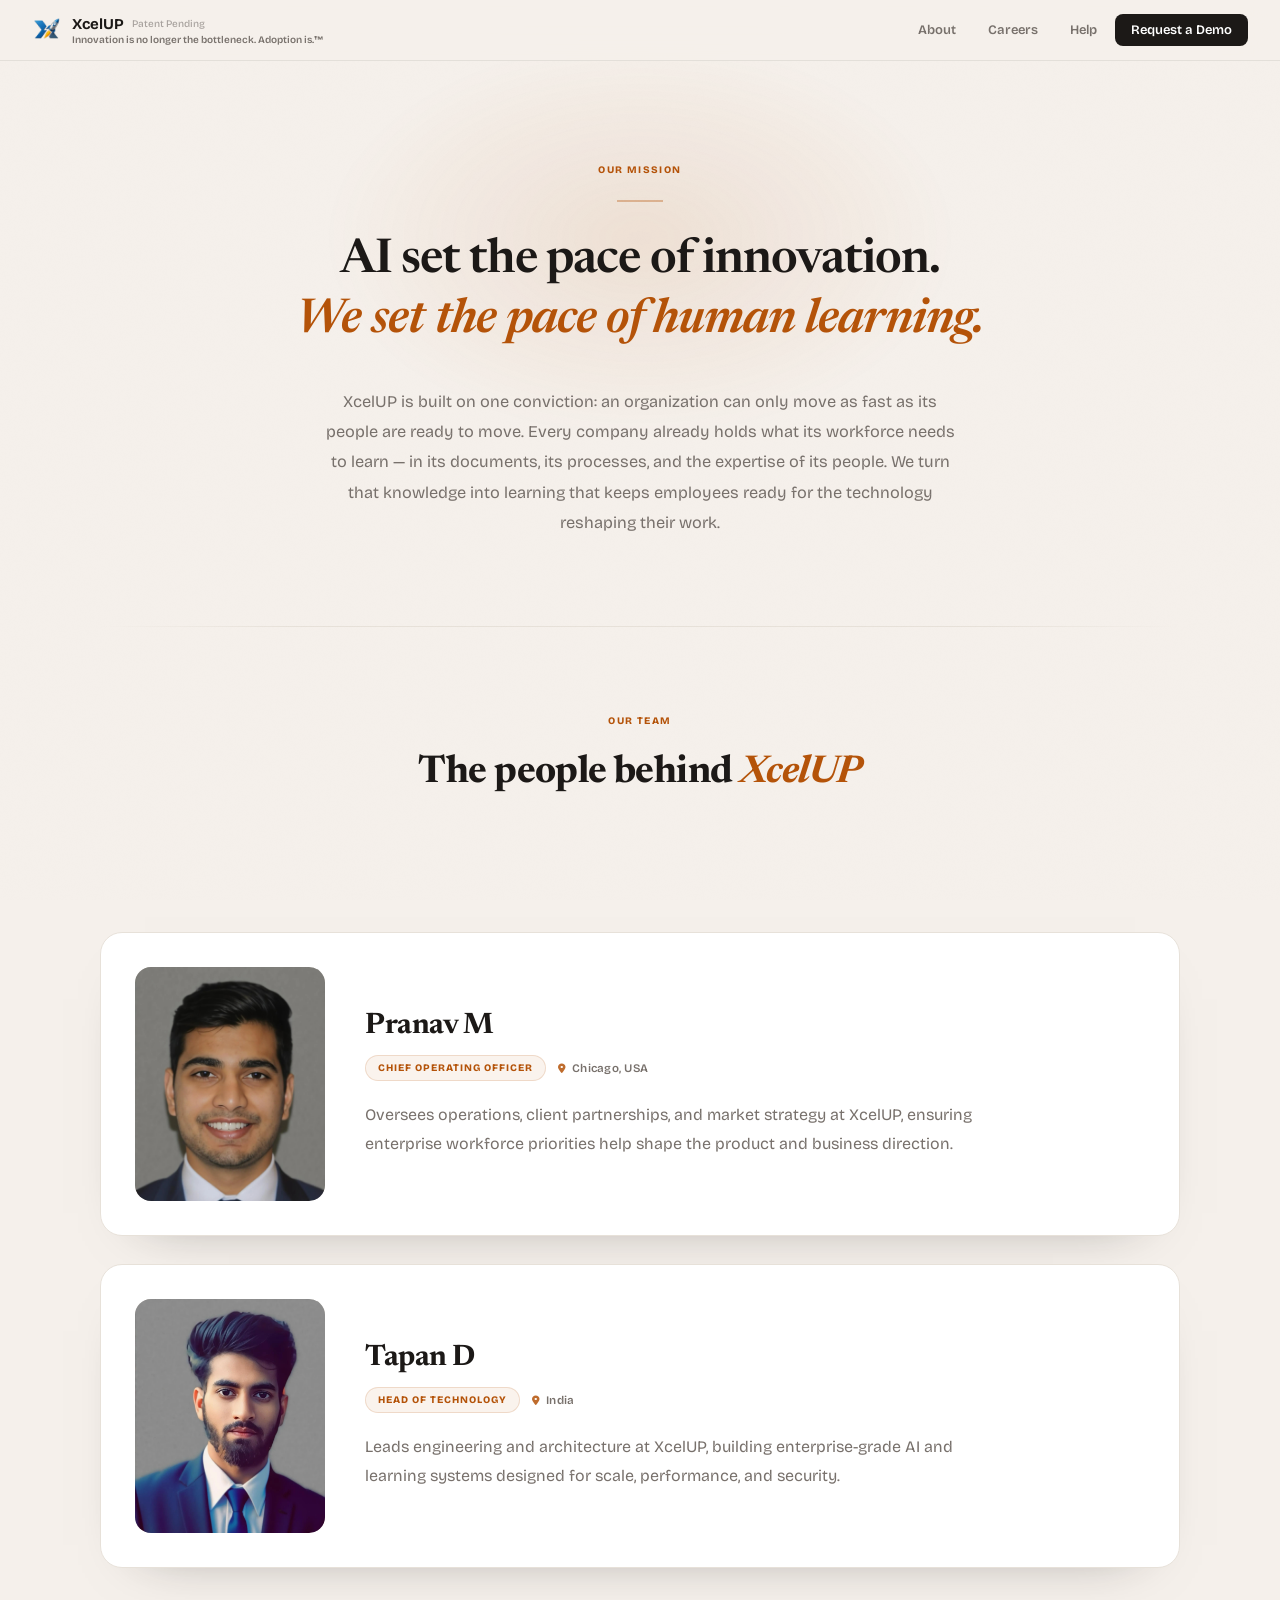
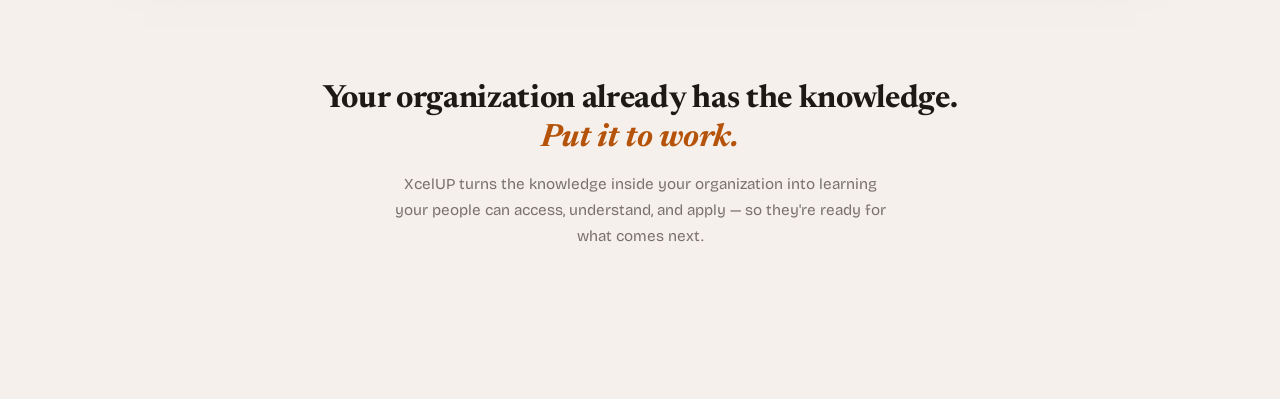
==== about-xcelup/index.html @ 2afd04dd "Initial static site" ====
<!DOCTYPE html>
<html lang="en">
<head>
  <meta charset="UTF-8">
  <meta name="viewport" content="width=device-width, initial-scale=1.0">
  <title>About XcelUP — Human Learning at the Speed of AI</title>
  <meta name="description" content="XcelUP is the learning platform built to match the speed of human learning to the speed of AI-driven innovation.">
  <link href="https://fonts.googleapis.com/css2?family=Bricolage+Grotesque:wght@400;500;600;700;800&family=Newsreader:ital,wght@0,400;0,600;0,700;1,400&display=swap" rel="stylesheet">
  <link rel="stylesheet" href="https://cdnjs.cloudflare.com/ajax/libs/font-awesome/6.5.2/css/all.min.css">
  <link rel="stylesheet" href="/css/header-standard.css">
  <link rel="stylesheet" href="/css/responsive-standard.css">
  <style>
    :root {
      --bg: #F5F0EB; --dark: #1C1917; --muted: #78716C; --border: #E7E1D9;
      --primary: #B45309; --accent2: #059669;
      --ease: cubic-bezier(.22,.61,.36,1);
    }
    body { font-family: 'Bricolage Grotesque', sans-serif; margin: 0; background: var(--bg); color: var(--dark); overflow-x: hidden; }
    body::before { content:''; position:fixed; inset:0; pointer-events:none; z-index:0; opacity:.025; background-image:url("data:image/svg+xml,%3Csvg viewBox='0 0 256 256' xmlns='http://www.w3.org/2000/svg'%3E%3Cfilter id='n'%3E%3CfeTurbulence type='fractalNoise' baseFrequency='0.9' numOctaves='4' stitchTiles='stitch'/%3E%3C/filter%3E%3Crect width='100%25' height='100%25' filter='url(%23n)' opacity='0.15'/%3E%3C/svg%3E"); background-size:200px; }
    ::selection { background: #FEF3C7; }
    ::-webkit-scrollbar { width: 5px; }
    ::-webkit-scrollbar-thumb { background: rgba(180,83,9,.15); border-radius: 3px; }

    /* Scroll progress */
    .progress { position: fixed; top: 0; left: 0; height: 2px; width: 100%; transform: scaleX(0); transform-origin: 0 50%; background: linear-gradient(90deg, var(--primary), #F59E0B); z-index: 1200; will-change: transform; }

    /* Mission — opens the page */
    .mission { max-width: 900px; margin: 0 auto; padding: 6.5rem 2rem 5.5rem; text-align: center; position: relative; z-index: 1; }
    .hero-glow { position: absolute; top: -18%; left: 50%; width: 900px; height: 560px; transform: translateX(-50%); pointer-events: none; z-index: -1;
      background: radial-gradient(closest-side, rgba(180,83,9,.10), rgba(180,83,9,0) 70%); filter: blur(10px); animation: drift 16s ease-in-out infinite; }
    @keyframes drift {
      0%,100% { transform: translateX(-50%) translateY(0) scale(1); opacity: .9; }
      50%     { transform: translateX(-46%) translateY(18px) scale(1.06); opacity: 1; }
    }
    .label { font-size: 10px; font-weight: 800; text-transform: uppercase; letter-spacing: .14em; color: var(--primary); margin-bottom: 24px; }
    .statement { font-family: 'Newsreader', serif; font-size: 3rem; font-weight: 600; line-height: 1.24; letter-spacing: -.02em; margin: 0 auto 36px; max-width: 860px; }
    .statement .rule { width: 46px; height: 2px; background: var(--primary); opacity: .35; margin: 0 auto 30px; transform: scaleX(0); transform-origin: 50%; transition: transform 1s var(--ease); }
    .statement.lit .rule { transform: scaleX(1); }
    .statement .line { display: block; color: var(--dark); }
    .statement .line.accent { color: var(--primary); font-style: italic; }
    .statement .w { display: inline-block; opacity: .15; transition: opacity .35s linear; }
    .mission-note { font-size: 1.02rem; color: var(--muted); line-height: 1.85; max-width: 640px; margin: 0 auto; }

    .divider { height: 1px; max-width: 1080px; margin: 0 auto; background: linear-gradient(90deg, transparent, var(--border) 18%, var(--border) 82%, transparent); }

    /* Leadership — full width, given room */
    .team-section { max-width: 1080px; margin: 0 auto; padding: 5.5rem 2rem 2rem; position: relative; z-index: 1; }
    .team-head { text-align: center; margin-bottom: 4rem; }
    .team-title { font-family: 'Newsreader', serif; font-size: 2.4rem; font-weight: 700; margin: 0 0 16px; line-height: 1.18; letter-spacing: -.015em; }
    .team-title em { font-style: italic; color: var(--primary); }
    .team-intro { color: var(--muted); line-height: 1.75; font-size: 1rem; margin: 0 auto; max-width: 560px; }

    .leader { display: grid; grid-template-columns: 190px 1fr; gap: 40px; align-items: center; background: white; border: 1px solid var(--border); border-radius: 22px; padding: 34px; margin-bottom: 28px;
      box-shadow: 0 22px 55px -45px rgba(28,25,23,.55); transition: transform .5s var(--ease), box-shadow .5s var(--ease), border-color .5s var(--ease); }
    .leader:hover { transform: translateY(-5px); box-shadow: 0 32px 66px -40px rgba(28,25,23,.5); border-color: rgba(180,83,9,.26); }
    .leader:last-child { margin-bottom: 0; }
    .leader-figure { position: relative; overflow: hidden; border-radius: 16px; background: var(--border); }
    .leader-photo { display: block; width: 100%; height: 234px; object-fit: cover; object-position: center top; transition: transform .8s var(--ease); }
    .leader:hover .leader-photo { transform: scale(1.05); }
    .leader-name { font-family: 'Newsreader', serif; font-size: 1.85rem; font-weight: 700; margin: 0 0 12px; line-height: 1.15; letter-spacing: -.015em; }
    .leader-meta { display: flex; align-items: center; flex-wrap: wrap; gap: 12px; margin-bottom: 20px; }
    .leader-role { display: inline-block; font-size: 10px; font-weight: 800; text-transform: uppercase; letter-spacing: .1em; color: var(--primary); background: rgba(180,83,9,.07); border: 1px solid rgba(180,83,9,.16); padding: 6px 12px; border-radius: 20px; }
    .leader-loc { display: inline-flex; align-items: center; gap: 6px; font-size: 11.5px; font-weight: 600; color: var(--muted); letter-spacing: .02em; }
    .leader-loc i { font-size: 10px; color: var(--primary); opacity: .85; }
    .leader-bio { color: var(--muted); font-size: 1rem; line-height: 1.8; margin: 0; max-width: 620px; }

    /* CTA */
    .cta-section { text-align: center; padding: 5rem 2rem; position: relative; z-index: 1; }
    .cta-section h2 { font-family: 'Newsreader', serif; font-size: 2rem; margin: 0 0 14px; line-height: 1.22; letter-spacing: -.01em; }
    .cta-section h2 em { font-style: italic; color: var(--primary); }
    .cta-section p { color: var(--muted); max-width: 500px; margin: 0 auto 26px; font-size: .95rem; line-height: 1.7; }
    .cta-btn { display: inline-flex; align-items: center; gap: 9px; background: var(--dark); color: white; padding: 13px 26px; border-radius: 11px; font-weight: 700; font-size: .88rem; text-decoration: none; font-family: inherit; border: none; cursor: pointer;
      transition: background .3s ease, transform .3s var(--ease), box-shadow .3s var(--ease); }
    .cta-btn:hover { background: var(--primary); transform: translateY(-2px); box-shadow: 0 14px 28px -16px rgba(180,83,9,.8); }
    .cta-btn i { transition: transform .3s var(--ease); }
    .cta-btn:hover i { transform: translateX(2px); }
    .cta-btn-outline { background: transparent; color: var(--dark); border: 1px solid var(--border); margin-left: 8px; }
    .cta-btn-outline:hover { border-color: var(--primary); color: var(--primary); background: transparent; box-shadow: none; }

    /* Reveal on scroll — only when motion is enabled (content stays visible if JS is off) */
    .motion [data-reveal] { opacity: 0; transform: translateY(28px); }
    .motion [data-reveal].in { opacity: 1; transform: none; transition: opacity .9s var(--ease), transform .9s var(--ease); transition-delay: var(--d, 0ms); }
    .motion [data-reveal="scale"] { transform: translateY(22px) scale(.98); }

    @media (prefers-reduced-motion: reduce) {
      .hero-glow { animation: none; }
      .statement .w { opacity: 1 !important; }
      .leader:hover .leader-photo { transform: none; }
    }

    @media (max-width: 900px) {
      .leader { grid-template-columns: 168px 1fr; gap: 30px; padding: 28px; }
      .leader-photo { height: 208px; }
      .leader-name { font-size: 1.6rem; }
    }

    @media (max-width: 768px) {
      .hero-glow { width: 520px; }
      .mission { padding: 3.5rem 1.5rem 3.5rem; }
      .statement { font-size: 1.85rem; }
      .team-section { padding: 3.5rem 1.5rem 1rem; }
      .team-head { margin-bottom: 2.5rem; }
      .team-title { font-size: 1.75rem; }
      .leader { grid-template-columns: 1fr; gap: 22px; padding: 26px; margin-bottom: 20px; }
      .leader-figure { max-width: 190px; }
      .leader-photo { height: 234px; }
      .cta-section { padding: 3.5rem 1.5rem; }
      .cta-section h2 { font-size: 1.6rem; }
      .cta-btn-outline { margin-left: 0; margin-top: 10px; }
    }
  </style>
</head>
<body>
<div class="progress" id="progress"></div>
<!-- ═══ STATIC HEADER (paste after <body>) ═══ -->
<style>
  .site-nav{position:fixed;top:0;left:0;right:0;z-index:1000;background:rgba(245,240,235,.92);backdrop-filter:blur(16px) saturate(1.6);-webkit-backdrop-filter:blur(16px) saturate(1.6);border-bottom:1px solid rgba(28,25,23,.08);font-family:'Bricolage Grotesque',-apple-system,sans-serif}
  .site-nav-in{max-width:1320px;margin:0 auto;padding:0 32px;height:60px;display:flex;align-items:center;justify-content:space-between}
  .site-nav-brand{display:flex;align-items:center;gap:10px;color:#1C1917;text-decoration:none}
  .site-nav-brand img{height:30px;width:30px;border-radius:8px}
  .site-nav-logo{display:flex;flex-direction:column;gap:1px}
  .site-nav-logo .name{font-weight:700;font-size:15px;color:#1C1917;display:flex;align-items:center;gap:8px}
  .site-nav-logo .patent{font-size:10px;color:#A8A29E;font-weight:500}
  .site-nav-logo .tag{font-size:10px;font-weight:600;color:#78716C;line-height:1.2;white-space:nowrap}
  .site-nav-links{display:flex;align-items:center;gap:4px;font-size:13px;font-weight:600}
  .site-nav-links a{color:#78716C;padding:7px 14px;border-radius:8px;text-decoration:none;transition:all .2s}
  .site-nav-links a:hover{color:#1C1917;background:rgba(28,25,23,.04)}
  .site-nav-cta{padding:8px 16px !important;border-radius:8px;background:#1C1917;color:#fff !important;transition:all .2s}
  .site-nav-cta:hover{background:#292524 !important;transform:translateY(-1px);box-shadow:0 4px 12px rgba(0,0,0,.1)}
  .site-nav-burger{display:none;background:none;border:none;font-size:22px;color:#1C1917;cursor:pointer;padding:6px}
  @media(max-width:768px){
    .site-nav-logo .tag{display:none}
    .site-nav-links{display:none;position:absolute;top:60px;left:0;right:0;background:#F5F0EB;flex-direction:column;padding:20px;gap:8px;box-shadow:0 10px 30px rgba(0,0,0,.1);border-top:1px solid rgba(28,25,23,.08)}
    .site-nav-links.open{display:flex}
    .site-nav-links a{width:100%;padding:12px 14px;text-align:left}
    .site-nav-burger{display:block}
  }
</style>

<nav class="site-nav">
  <div class="site-nav-in">
    <a href="/" class="site-nav-brand">
      <img src="/images/XcelUP.png" alt="XcelUP logo">
      <div class="site-nav-logo">
        <span class="name">XcelUP <span class="patent">Patent Pending</span></span>
        <span class="tag">Innovation is no longer the bottleneck. Adoption is.&trade;</span>
      </div>
    </a>
    <div class="site-nav-links" id="siteNavLinks">
      <a href="/about-xcelup">About</a>
      <a href="/careers">Careers</a>
      <a href="/help">Help</a>
      <a href="/contact" class="site-nav-cta">Request a Demo</a>
    </div>
    <button class="site-nav-burger" onclick="document.getElementById('siteNavLinks').classList.toggle('open')" aria-label="Menu">
      <i class="fas fa-bars"></i>
    </button>
  </div>
</nav>
<!-- Spacer so content doesn't hide under fixed nav -->
<div style="height:60px"></div>

<!-- Mission -->
<div class="mission">
  <div class="hero-glow"></div>
  <div class="label" data-reveal>Our Mission</div>

  <div class="statement" id="statement">
    <div class="rule"></div>
    <span class="line">AI set the pace of innovation.</span>
    <span class="line accent">We set the pace of human learning.</span>
  </div>

  <p class="mission-note" data-reveal>XcelUP is built on one conviction: an organization can only move as fast as its people are ready to move. Every company already holds what its workforce needs to learn — in its documents, its processes, and the expertise of its people. We turn that knowledge into learning that keeps employees ready for the technology reshaping their work.</p>
</div>

<div class="divider"></div>

<!-- Leadership -->
<div class="team-section">
  <div class="team-head">
    <div class="label" data-reveal>Our Team</div>
    <h2 class="team-title" data-reveal style="--d:80ms">The people behind <em>XcelUP</em></h2>
    <p class="team-intro" data-reveal style="--d:160ms">A passionate team spanning the globe, united by one goal: helping organizations keep their people ready for what comes next.</p>
  </div>

  <div class="leader" data-reveal="scale">
    <div class="leader-figure">
      <img class="leader-photo" src="/images/Pranav.jpeg"
           alt="Pranav M, Chief Operating Officer at XcelUP"
           width="232" height="286" loading="lazy" decoding="async">
    </div>
    <div>
      <h3 class="leader-name">Pranav M</h3>
      <div class="leader-meta">
        <span class="leader-role">Chief Operating Officer</span>
        <span class="leader-loc"><i class="fas fa-location-dot"></i> Chicago, USA</span>
      </div>
      <p class="leader-bio">Oversees operations, client partnerships, and market strategy at XcelUP, ensuring enterprise workforce priorities help shape the product and business direction.</p>
    </div>
  </div>

  <div class="leader" data-reveal="scale">
    <div class="leader-figure">
      <img class="leader-photo" src="/images/Tapan.jpeg"
           alt="Tapan D, Head of Technology at XcelUP"
           width="232" height="286" loading="lazy" decoding="async">
    </div>
    <div>
      <h3 class="leader-name">Tapan D</h3>
      <div class="leader-meta">
        <span class="leader-role">Head of Technology</span>
        <span class="leader-loc"><i class="fas fa-location-dot"></i> India</span>
      </div>
      <p class="leader-bio">Leads engineering and architecture at XcelUP, building enterprise-grade AI and learning systems designed for scale, performance, and security.</p>
    </div>
  </div>

</div>

<!-- CTA -->
<div class="cta-section">
  <h2 data-reveal>Your organization already has the knowledge.<br><em>Put it to work.</em></h2>
  <p data-reveal style="--d:100ms">XcelUP turns the knowledge inside your organization into learning your people can access, understand, and apply — so they're ready for what comes next.</p>
  <div data-reveal style="--d:200ms">
    <a href="/contact" class="cta-btn">See XcelUP in Action <i class="fas fa-arrow-right"></i></a>
  </div>
</div>

<!-- Footer partial include removed — add your footer HTML here -->

<script>
(function () {
  var reduced = window.matchMedia && window.matchMedia('(prefers-reduced-motion: reduce)').matches;
  if (!reduced) document.documentElement.classList.add('motion');

  /* 1. Reveal on scroll */
  var revealables = document.querySelectorAll('[data-reveal]');
  if (!reduced && 'IntersectionObserver' in window) {
    var io = new IntersectionObserver(function (entries) {
      entries.forEach(function (e) {
        if (e.isIntersecting) { e.target.classList.add('in'); io.unobserve(e.target); }
      });
    }, { rootMargin: '0px 0px -12% 0px', threshold: 0.12 });
    revealables.forEach(function (el) { io.observe(el); });
  } else {
    revealables.forEach(function (el) { el.classList.add('in'); });
  }

  /* 2. Split the mission statement into words so they light up with scroll */
  var stmt = document.getElementById('statement');
  var words = [];
  if (stmt) {
    stmt.querySelectorAll('.line').forEach(function (line) {
      var frag = document.createDocumentFragment();
      line.textContent.trim().split(/\s+/).forEach(function (w, i, arr) {
        var s = document.createElement('span');
        s.className = 'w';
        s.textContent = w;
        frag.appendChild(s);
        if (i < arr.length - 1) frag.appendChild(document.createTextNode(' '));
        words.push(s);
      });
      line.textContent = '';
      line.appendChild(frag);
    });
    if (reduced) { stmt.classList.add('lit'); words.forEach(function (w) { w.style.opacity = 1; }); }
  }

  /* The statement now opens the page, so if it is already on screen at load
     it lights on a timer — there is no scroll distance to drive it. */
  var autoLit = false;
  if (stmt && words.length && !reduced && stmt.getBoundingClientRect().top < window.innerHeight * 0.8) {
    autoLit = true;
    stmt.classList.add('lit');
    words.forEach(function (w, i) {
      setTimeout(function () { w.style.opacity = 1; }, 300 + i * 80);
    });
  }

  /* 3. Scroll-driven work: progress bar + statement lighting */
  var bar = document.getElementById('progress');
  var ticking = false;

  function frame() {
    ticking = false;
    var vh = window.innerHeight;

    if (bar) {
      var h = document.documentElement.scrollHeight - vh;
      bar.style.transform = 'scaleX(' + (h > 0 ? Math.min(window.scrollY / h, 1) : 0) + ')';
    }

    if (stmt && words.length && !reduced && !autoLit) {
      var r = stmt.getBoundingClientRect();
      var p = (vh * 0.9 - r.top) / (vh * 0.5);
      p = p < 0 ? 0 : p > 1 ? 1 : p;
      if (p > 0.02) stmt.classList.add('lit');
      var span = words.length + 2;
      words.forEach(function (w, i) {
        var t = p * span - i;
        t = t < 0 ? 0 : t > 1 ? 1 : t;
        w.style.opacity = (0.15 + 0.85 * t).toFixed(3);
      });
    }
  }

  function onScroll() { if (!ticking) { ticking = true; requestAnimationFrame(frame); } }
  window.addEventListener('scroll', onScroll, { passive: true });
  window.addEventListener('resize', onScroll, { passive: true });
  frame();
})();
</script>
</body>
</html>
---- css/header-standard.css ----
/* ══════════════════════════════════════════════════════════
   XcelUP — Standardized Post-Login Header
   Include this in ALL post-login views for consistent header
   Reference: new-dashboard.ejs
   ══════════════════════════════════════════════════════════ */

/* Header bar */
.dashboard-header {
  background: var(--bg, #F5F0EB) !important;
  border-bottom: 1px solid var(--border, rgba(28,25,23,.06)) !important;
  padding: 0 !important;
  position: sticky !important;
  top: 0 !important;
  z-index: 1000 !important;
  height: auto !important;
  backdrop-filter: none !important;
  -webkit-backdrop-filter: none !important;
  box-shadow: none !important;
  transition: all .35s cubic-bezier(.22,1,.36,1) !important;
}

[data-theme="dark"] .dashboard-header,
body.dark .dashboard-header {
  background: var(--bg, rgba(26,26,26,.92)) !important;
  border-bottom-color: var(--border, rgba(245,240,235,.06)) !important;
}

.dashboard-header.scrolled {
  background: rgba(245,240,235,.82) !important;
  backdrop-filter: blur(16px) saturate(1.6) !important;
  -webkit-backdrop-filter: blur(16px) saturate(1.6) !important;
  border-bottom-color: rgba(28,25,23,.1) !important;
}

[data-theme="dark"] .dashboard-header.scrolled,
body.dark .dashboard-header.scrolled {
  background: rgba(26,26,26,.88) !important;
}

/* Header container */
.header-container,
.header-top-row {
  max-width: 1320px !important;
  margin: 0 auto !important;
  padding: 0 48px !important;
  height: 56px !important;
  display: flex !important;
  align-items: center !important;
  justify-content: space-between !important;
}

/* Logo section */
.header-left {
  display: flex !important;
  align-items: center !important;
}

.header-left .logo,
.logo {
  display: flex !important;
  align-items: center !important;
  gap: 8px !important;
  text-decoration: none !important;
  color: inherit !important;
}

.logo-icon {
  width: auto !important;
  height: auto !important;
  border-radius: 8px !important;
  display: flex !important;
  align-items: center !important;
  justify-content: center !important;
  background: none !important;
  box-shadow: none !important;
}

.logo-icon img,
.logo-icon > img {
  height: 32px !important;
  width: auto !important;
  max-width: 120px !important;
  border-radius: 6px !important;
  display: block !important;
  object-fit: contain !important;
}

/* Org-specific logo overrides — Ekal (orgId 5) uses wider logo */
.logo-icon img[alt="Ekal Logo"] {
  width: 3.8rem !important;
  height: auto !important;
  border-radius: 0 !important;
}

/* Org-specific logo — Universal Motors (orgId 7) */
.logo-iconx {
  width: auto !important;
  height: auto !important;
  display: flex !important;
  align-items: center !important;
  justify-content: center !important;
  background: none !important;
  box-shadow: none !important;
}
.logo-iconx img {
  width: 40px !important;
  height: 40px !important;
  display: block !important;
}

.logo-text {
  font-family: 'Bricolage Grotesque', -apple-system, sans-serif !important;
  font-size: 15px !important;
  font-weight: 700 !important;
  letter-spacing: -0.3px !important;
  color: var(--dark, #1C1917) !important;
  /* -webkit-text-fill-color: var(--dark, #1C1917) !important; */
  background: none !important;
  -webkit-background-clip: unset !important;
  background-clip: unset !important;
  padding: 0 !important;
  line-height: 1 !important;
}

[data-theme="dark"] .logo-text,
body.dark .logo-text {
  color: #F5F0EB !important;
  -webkit-text-fill-color: #F5F0EB !important;
}

.beta-badge {
  font-size: 9px !important;
  font-weight: 700 !important;
  letter-spacing: 1.2px !important;
  color: #B45309 !important;
  background: #FEF3C7 !important;
  padding: 2px 7px !important;
  border-radius: 4px !important;
  text-transform: uppercase !important;
  line-height: 1.2 !important;
  box-shadow: none !important;
  background-image: none !important;
}

.patent-badge {
  font-size: 10px !important;
  font-weight: 500 !important;
  color: #A8A29E !important;
  margin-left: 2px !important;
  font-style: normal !important;
}

.powered-by {
  font-size: 11px !important;
  color: #A8A29E !important;
  margin: 0 2px !important;
}

/* Right section */
.header-right {
  display: flex !important;
  align-items: center !important;
  gap: 10px !important;
  margin-left: auto !important;
}

.header-actions {
  display: flex !important;
  align-items: center !important;
  gap: 10px !important;
}

/* Standard button in header */
.header-actions > a,
.header-actions > div > a {
  display: flex !important;
  align-items: center !important;
  gap: 6px !important;
  padding: 7px 14px !important;
  border-radius: 8px !important;
  border: 1px solid var(--border, rgba(28,25,23,.08)) !important;
  background: transparent !important;
  font-family: 'Bricolage Grotesque', sans-serif !important;
  font-size: 12px !important;
  font-weight: 600 !important;
  cursor: pointer !important;
  color: var(--sub, #78716C) !important;
  text-decoration: none !important;
  transition: all .2s cubic-bezier(.22,1,.36,1) !important;
  white-space: nowrap !important;
  line-height: 1.2 !important;
}

.header-actions > a:hover,
.header-actions > div > a:hover {
  border-color: rgba(28,25,23,.2) !important;
  color: var(--dark, #1C1917) !important;
  background: rgba(28,25,23,.03) !important;
}

[data-theme="dark"] .header-actions > a,
[data-theme="dark"] .header-actions > div > a {
  border-color: var(--border, rgba(255,255,255,.08)) !important;
  color: var(--sub, #A8A29E) !important;
}

[data-theme="dark"] .header-actions > a:hover,
[data-theme="dark"] .header-actions > div > a:hover {
  border-color: rgba(255,255,255,.2) !important;
  color: var(--dark, #F5F5F4) !important;
  background: rgba(255,255,255,.06) !important;
}

.header-actions > a i,
.header-actions > div > a i {
  font-size: 12px !important;
}

/* Back to Dashboard link */
.back-link {
  display: flex !important;
  align-items: center !important;
  gap: 5px !important;
  color: #B45309 !important;
  text-decoration: none !important;
  font-family: 'Bricolage Grotesque', sans-serif !important;
  font-weight: 600 !important;
  padding: 6px 12px !important;
  border-radius: 8px !important;
  background: rgba(180,83,9,.05) !important;
  border: 1px solid rgba(180,83,9,.12) !important;
  transition: all .2s cubic-bezier(.22,1,.36,1) !important;
  font-size: 12px !important;
  white-space: nowrap !important;
}

.back-link:hover {
  background: rgba(180,83,9,.1) !important;
  border-color: rgba(180,83,9,.2) !important;
  color: #92400E !important;
  transform: translateY(-1px) !important;
}

[data-theme="dark"] .back-link,
body.dark .back-link {
  color: #D97706 !important;
  background: rgba(180,83,9,.08) !important;
  border-color: rgba(180,83,9,.15) !important;
}

/* Subscription / secondary button */
.btn-secondary,
.header-actions .btn-secondary {
  background: transparent !important;
  color: #78716C !important;
  border: 1px solid rgba(28,25,23,.08) !important;
}

/* Logout button */
.btn-danger,
.header-actions .btn-danger {
  background: rgba(220,38,38,.05) !important;
  color: #DC2626 !important;
  border: none !important;
  border-radius: 8px !important;
}

.btn-danger:hover,
.header-actions .btn-danger:hover {
  background: rgba(220,38,38,.1) !important;
}

/* Profile icon */
.header-actions > a.profile-icon,
a.profile-icon {
  width: 32px !important;
  height: 32px !important;
  min-width: 32px !important;
  border-radius: 50% !important;
  background: linear-gradient(135deg, #B45309, #D97706) !important;
  display: flex !important;
  align-items: center !important;
  justify-content: center !important;
  color: white !important;
  font-size: 13px !important;
  font-weight: 700 !important;
  box-shadow: 0 2px 6px rgba(180,83,9,.2);
  padding: 0 !important;
  border: 2px solid rgba(255,255,255,.25);
  line-height: 1 !important;
  text-decoration: none !important;
}

.header-actions > a.profile-icon:hover,
a.profile-icon:hover {
  color: white !important;
  transform: scale(1.05) !important;
  box-shadow: 0 4px 10px rgba(180,83,9,.25) !important;
}

/* Theme toggle */
.theme-toggle {
  width: 32px !important;
  height: 32px !important;
  border-radius: 8px !important;
  border: 1px solid var(--border, rgba(28,25,23,.08)) !important;
  display: flex !important;
  align-items: center !important;
  justify-content: center !important;
  cursor: pointer !important;
  color: var(--sub, #78716C) !important;
  background: transparent !important;
  transition: all .2s !important;
  padding: 0 !important;
}

.theme-toggle:hover {
  color: var(--dark, #1C1917) !important;
  border-color: rgba(28,25,23,.2) !important;
}

.theme-toggle .moon-icon { display: none; }

[data-theme="dark"] .theme-toggle {
  border-color: var(--border, rgba(255,255,255,.08)) !important;
  color: var(--sub, #A8A29E) !important;
}

[data-theme="dark"] .theme-toggle:hover {
  color: var(--dark, #F5F5F4) !important;
  border-color: rgba(255,255,255,.2) !important;
}

[data-theme="dark"] .theme-toggle .sun-icon { display: none !important; }
[data-theme="dark"] .theme-toggle .moon-icon { display: flex !important; }

/* Coupon toggle */
.coupon-toggle {
  width: 30px !important;
  height: 30px !important;
  border-radius: 8px !important;
  border: 1px solid var(--border, rgba(28,25,23,.08)) !important;
  display: flex !important;
  align-items: center !important;
  justify-content: center !important;
  cursor: pointer !important;
  color: var(--sub, #78716C) !important;
  transition: all .2s !important;
}

.coupon-toggle:hover {
  color: var(--dark, #1C1917) !important;
  border-color: rgba(28,25,23,.18) !important;
}

/* Language selector in header */
.language-selector .dropdown { position: relative !important; }
.language-selector .toggle { display: none !important; }
.language-selector .toggle:checked ~ .menu { display: block !important; }

.language-selector .button,
.language-selector .dropdown .button {
  display: flex !important;
  align-items: center !important;
  gap: 6px !important;
  padding: 6px 10px !important;
  border-radius: 8px !important;
  border: 1px solid var(--border, rgba(28,25,23,.08)) !important;
  background: transparent !important;
  cursor: pointer !important;
  color: var(--sub, #78716C) !important;
  font-size: 12px !important;
  box-shadow: none !important;
  animation: none !important;
  background-image: none !important;
  transition: all .2s !important;
}

.language-selector .button:hover,
.language-selector .dropdown .button:hover {
  border-color: rgba(28,25,23,.15) !important;
  transform: none !important;
  background: rgba(28,25,23,.03) !important;
}

.language-selector .button::after,
.language-selector .dropdown .button::after {
  display: none !important;
}

.button-logo-rotate {
  width: 15px !important;
  height: 15px !important;
  margin-right: 4px !important;
  margin-left: 0 !important;
  opacity: .5 !important;
  animation: none !important;
}

.selected-flag {
  width: 16px !important;
  height: 12px !important;
  border-radius: 2px !important;
  object-fit: cover !important;
}

.language-selector .menu,
.language-selector .dropdown .menu {
  position: absolute !important;
  top: calc(100% + 8px) !important;
  right: 0 !important;
  left: auto !important;
  background: var(--card, #FFFFFF) !important;
  border: 1px solid var(--border, rgba(28,25,23,.08)) !important;
  border-radius: 12px !important;
  padding: 8px !important;
  min-width: 200px !important;
  box-shadow: 0 8px 24px rgba(0,0,0,.08) !important;
  max-height: 320px !important;
  overflow-y: auto !important;
  display: none !important;
  z-index: 100 !important;
  scrollbar-width: thin !important;
  scrollbar-color: rgba(180,83,9,.15) transparent !important;
  backdrop-filter: none !important;
  transform-origin: top right !important;
}

.language-selector .toggle:checked ~ .menu {
  display: block !important;
}

[data-theme="dark"] .language-selector .button {
  border-color: var(--border, rgba(255,255,255,.08)) !important;
}

[data-theme="dark"] .language-selector .menu {
  background: var(--card, #262626) !important;
  border-color: var(--border, rgba(255,255,255,.08)) !important;
  box-shadow: 0 8px 24px rgba(0,0,0,.3) !important;
}

.language-selector .menu::-webkit-scrollbar { width: 4px !important; }
.language-selector .menu::-webkit-scrollbar-thumb { background: rgba(180,83,9,.15) !important; border-radius: 2px !important; }

.language-selector .menu::before { display: none !important; }

.language-selector .menu button,
.language-selector .dropdown .menu button {
  width: 100% !important;
  background: none !important;
  border: none !important;
  padding: 8px 10px !important;
  text-align: left !important;
  font-family: 'Bricolage Grotesque', sans-serif !important;
  font-size: 13px !important;
  font-weight: 500 !important;
  cursor: pointer !important;
  display: flex !important;
  align-items: center !important;
  gap: 8px !important;
  border-radius: 8px !important;
  color: var(--dark, #1C1917) !important;
  transition: all .15s ease !important;
  opacity: 1 !important;
  transform: none !important;
  animation: none !important;
}

.language-selector .menu button:hover,
.language-selector .dropdown .menu button:hover {
  background: rgba(180,83,9,.04) !important;
  color: var(--dark, #1C1917) !important;
  transform: none !important;
}

[data-theme="dark"] .language-selector .menu button {
  color: var(--dark, #F5F5F4) !important;
}

[data-theme="dark"] .language-selector .menu button:hover {
  background: rgba(255,255,255,.06) !important;
}

.language-selector .menu button.selected,
.language-selector .dropdown .menu button.selected {
  background: rgba(180,83,9,.06) !important;
  color: #B45309 !important;
  font-weight: 600 !important;
  border-left: 2px solid #B45309 !important;
}

.flag-icon {
  width: 16px !important;
  height: 12px !important;
  border-radius: 2px !important;
  object-fit: cover !important;
}

/* Responsive */
@media (max-width: 768px) {
  .header-container,
  .header-top-row {
    padding: 0 24px !important;
    height: 52px !important;
  }

  .header-actions {
    gap: 8px !important;
  }

  .header-actions > a span,
  .header-actions > div > a span {
    display: none !important;
  }

  .header-actions > a,
  .header-actions > div > a {
    padding: 6px 8px !important;
  }

  .logo-text { font-size: 14px !important; }
}


.profile-icon.profile-incomplete{

    border: 3.5px solid #ef4444 !important;

    animation: profileBlink 1s infinite;

    box-shadow: 0 0 0 rgba(239,68,68,.6);
}

/* Blinking animation */

@keyframes profileBlink {

    0%{
        box-shadow: 0 0 0 0 rgba(239,68,68,.8);
        transform: scale(1);
    }

    50%{
        box-shadow: 0 0 12px 4px rgba(239,68,68,.5);
        transform: scale(1.06);
    }

    100%{
        box-shadow: 0 0 0 0 rgba(239,68,68,0);
        transform: scale(1);
    }
}

/* ══════════════════════════════════════════════════════════
   Custom org header color — text/hover auto-contrast
   ══════════════════════════════════════════════════════════ */

/* ---------- DARK background → light text ---------- */
html body .dashboard-header.hdr-custom-dark .logo-text{color:#F5F0EB !important;-webkit-text-fill-color:#F5F0EB !important;}
html body .dashboard-header.hdr-custom-dark .powered-by,
html body .dashboard-header.hdr-custom-dark .patent-badge{color:rgba(245,240,235,.7) !important;}
html body .dashboard-header.hdr-custom-dark .header-actions > a,
html body .dashboard-header.hdr-custom-dark .header-actions > div > a{color:#F5F0EB !important;border-color:rgba(255,255,255,.3) !important;}
html body .dashboard-header.hdr-custom-dark .header-actions > a:hover,
html body .dashboard-header.hdr-custom-dark .header-actions > div > a:hover{color:#fff !important;border-color:rgba(255,255,255,.55) !important;background:rgba(255,255,255,.14) !important;}
html body .dashboard-header.hdr-custom-dark .header-actions > a.back-link{color:#FCD34D !important;background:rgba(255,255,255,.10) !important;border-color:rgba(255,255,255,.25) !important;}
html body .dashboard-header.hdr-custom-dark .header-actions > a.btn-danger{color:#FECACA !important;background:rgba(255,255,255,.12) !important;}
html body .dashboard-header.hdr-custom-dark .theme-toggle,
html body .dashboard-header.hdr-custom-dark .coupon-toggle,
html body .dashboard-header.hdr-custom-dark .language-selector .button{color:#F5F0EB !important;border-color:rgba(255,255,255,.3) !important;}
html body .dashboard-header.hdr-custom-dark .theme-toggle:hover,
html body .dashboard-header.hdr-custom-dark .coupon-toggle:hover,
html body .dashboard-header.hdr-custom-dark .language-selector .button:hover{color:#fff !important;border-color:rgba(255,255,255,.55) !important;background:rgba(255,255,255,.14) !important;}

/* ---------- LIGHT background → dark text ---------- */
html body .dashboard-header.hdr-custom-light .logo-text{color:#1C1917 !important;-webkit-text-fill-color:#1C1917 !important;}
html body .dashboard-header.hdr-custom-light .powered-by,
html body .dashboard-header.hdr-custom-light .patent-badge{color:#A8A29E !important;}
html body .dashboard-header.hdr-custom-light .header-actions > a,
html body .dashboard-header.hdr-custom-light .header-actions > div > a{color:#78716C !important;border-color:rgba(28,25,23,.12) !important;}
html body .dashboard-header.hdr-custom-light .header-actions > a:hover,
html body .dashboard-header.hdr-custom-light .header-actions > div > a:hover{color:#1C1917 !important;border-color:rgba(28,25,23,.25) !important;background:rgba(28,25,23,.05) !important;}
html body .dashboard-header.hdr-custom-light .header-actions > a.back-link{color:#B45309 !important;background:rgba(180,83,9,.06) !important;border-color:rgba(180,83,9,.15) !important;}
html body .dashboard-header.hdr-custom-light .header-actions > a.btn-danger{color:#DC2626 !important;background:rgba(220,38,38,.06) !important;}
html body .dashboard-header.hdr-custom-light .theme-toggle,
html body .dashboard-header.hdr-custom-light .coupon-toggle,
html body .dashboard-header.hdr-custom-light .language-selector .button{color:#78716C !important;border-color:rgba(28,25,23,.12) !important;}
html body .dashboard-header.hdr-custom-light .theme-toggle:hover,
html body .dashboard-header.hdr-custom-light .coupon-toggle:hover,
html body .dashboard-header.hdr-custom-light .language-selector .button:hover{color:#1C1917 !important;border-color:rgba(28,25,23,.25) !important;background:rgba(28,25,23,.05) !important;}

/* ---------- Language dropdown: apna card hai, uska text header se mat lo ---------- */
html body .dashboard-header .language-selector .menu button{color:#1C1917 !important;}
body.dark .dashboard-header .language-selector .menu button,
[data-theme="dark"] .dashboard-header .language-selector .menu button{color:#F5F5F4 !important;}

/* ---------- Notification bell: DARK background ---------- */
html body .dashboard-header.hdr-custom-dark .notif-bell-btn {
  color: #F5F0EB !important;
  border-color: rgba(255, 255, 255, 0.3) !important;
  background: transparent !important;
}

html body .dashboard-header.hdr-custom-dark .notif-bell-btn i {
  color: inherit !important;
}

html body .dashboard-header.hdr-custom-dark .notif-bell-btn:hover {
  color: #FFFFFF !important;
  border-color: rgba(255, 255, 255, 0.55) !important;
  background: rgba(255, 255, 255, 0.14) !important;
}


/* ---------- Notification bell: LIGHT background ---------- */
html body .dashboard-header.hdr-custom-light .notif-bell-btn {
  color: #78716C !important;
  border-color: rgba(28, 25, 23, 0.12) !important;
  background: transparent !important;
}

html body .dashboard-header.hdr-custom-light .notif-bell-btn i {
  color: inherit !important;
}

html body .dashboard-header.hdr-custom-light .notif-bell-btn:hover {
  color: #1C1917 !important;
  border-color: rgba(28, 25, 23, 0.25) !important;
  background: rgba(28, 25, 23, 0.05) !important;
}

html body .dashboard-header.hdr-custom-light .notif-bell-btn:hover i {
  color: inherit !important;
}
---- css/responsive-standard.css ----
/* ══════════════════════════════════════════════════════════
   XcelUP — Standardized Responsive Overrides
   Ensures all views render properly on mobile/tablet/desktop
   ══════════════════════════════════════════════════════════ */

/* ── Mobile (up to 480px) ──────────────────────────────── */
@media (max-width: 480px) {
  /* Typography */
  h1 { font-size: 1.5rem !important; }
  h2 { font-size: 1.25rem !important; }
  h3 { font-size: 1.1rem !important; }

  /* Containers */
  .container,
  .ctr,
  .dashboard-container,
  .main-container,
  .xcelup-main {
    padding-left: 12px !important;
    padding-right: 12px !important;
  }

  /* Tables — horizontal scroll */
  table { font-size: 12px !important; }
  th, td { padding: 6px 8px !important; }

  /* Forms */
  input, textarea, select {
    font-size: 16px !important; /* Prevents iOS zoom on focus */
  }

  /* Buttons — full width */
  .btn, .btn-primary, .btn-secondary, .btn-xcel, .btn-xcel-outline {
    width: 100% !important;
    justify-content: center !important;
  }

  /* Modals */
  .modal-dialog, .modal-content {
    margin: 8px !important;
    max-width: calc(100vw - 16px) !important;
  }

  /* Hide non-essential on very small screens */
  .patent-badge { display: none !important; }
}

/* ── Small Mobile / Tablet Portrait (up to 768px) ─────── */
@media (max-width: 768px) {
  /* Header */
  .header-container,
  .header-top-row {
    padding: 0 12px !important;
    height: 48px !important;
  }

  .header-actions > a span,
  .header-actions > div > a span,
  .back-link span {
    display: none !important;
  }

  .header-actions > a,
  .header-actions > div > a {
    padding: 6px 8px !important;
  }

  .logo-text { font-size: 13px !important; }
  .beta-badge { font-size: 8px !important; padding: 1px 5px !important; }
  .patent-badge { display: none !important; }

  /* Grids — single column */
  .hero-grid,
  .features-grid,
  .expert-paths-grid,
  .paths-grid,
  .roadmap-flow,
  .stats-trio {
    grid-template-columns: 1fr !important;
    gap: 10px !important;
  }

  /* Two-column grids → single */
  .validation-checks-area {
    grid-template-columns: 1fr !important;
  }

  /* Hero section */
  .hero-wrap {
    padding: 24px 16px 20px !important;
    margin: 0 -12px !important;
  }

  .welcome-title-new { font-size: 28px !important; }

  /* Readiness card - hide on mobile to save space or show below */
  .readiness-card { margin-top: 16px !important; }

  /* Stats */
  .stat-card { padding: 10px 12px !important; }
  .stat-value { font-size: 18px !important; }

  /* Cards */
  .feature-featured { padding: 16px !important; flex-direction: column !important; gap: 12px !important; }
  .feat-icon { width: 40px !important; height: 40px !important; }
  .feature-card { padding: 16px !important; min-height: auto !important; }

  /* Trajectory card */
  .trajectory-card { padding: 14px 16px !important; }

  /* Expert paths */
  .ep-card-img { height: 80px !important; }

  /* Forum cards */
  .lpath-card, .question-card { padding: 14px !important; }
  .lpath-stats { flex-direction: column !important; gap: 6px !important; }
  .question-actions { width: 100% !important; margin-left: 0 !important; margin-top: 8px !important; }

  /* Single question page */
  .main-container { grid-template-columns: 1fr !important; }
  .sidebar { order: -1 !important; }
  .answer-content { flex-direction: column !important; }
  .vote-column {
    flex-direction: row !important;
    border-right: none !important;
    border-bottom: 1px solid #E7E1D9 !important;
    min-width: auto !important;
    padding: 12px !important;
  }

  /* OrgAdmin sidebar */
  aside.w-60, aside.w-64 {
    position: fixed !important;
    left: -260px !important;
    top: 0 !important;
    bottom: 0 !important;
    z-index: 200 !important;
    transition: left 0.3s ease !important;
    box-shadow: 4px 0 20px rgba(0,0,0,.1) !important;
  }

  aside.w-60.open, aside.w-64.open {
    left: 0 !important;
  }

  /* LPresult cards */
  .roadmap-flow { grid-template-columns: 1fr !important; }
  .topic-node { min-height: auto !important; }

  /* Loader split → stack */
  .loader-split { flex-direction: column !important; gap: 24px !important; text-align: center !important; }
  .loader-left { align-items: center !important; }
  .loader-right { display: none !important; }
  .loader-message { text-align: center !important; align-items: center !important; }
  .loader-steps { justify-content: center !important; }

  /* LP public grid */
  .paths-grid { grid-template-columns: 1fr !important; }
  .search-container { min-width: auto !important; }
  .search-controls { min-width: auto !important; flex-direction: column !important; }
  .tabs-container { margin-left: 0 !important; }

  /* Footer */
  .footer-content { grid-template-columns: 1fr !important; }
  .footer-links { grid-template-columns: 1fr 1fr !important; }
  .footer-bottom { flex-direction: column !important; gap: 12px !important; text-align: center !important; }

  /* Admin dashboard */
  .gradient-bg { padding: 16px !important; }
  .gradient-bg h1 { font-size: 1.5rem !important; }

  /* Charts */
  canvas { max-height: 200px !important; }
}

/* ── Tablet (769px to 1024px) ──────────────────────────── */
@media (min-width: 769px) and (max-width: 1024px) {
  .hero-grid {
    grid-template-columns: 1fr 280px !important;
    gap: 16px !important;
  }

  .features-grid {
    grid-template-columns: repeat(2, 1fr) !important;
  }

  .expert-paths-grid {
    grid-template-columns: repeat(2, 1fr) !important;
  }

  .paths-grid {
    grid-template-columns: repeat(2, 1fr) !important;
  }

  .roadmap-flow {
    grid-template-columns: repeat(2, 1fr) !important;
  }

  .main-container {
    grid-template-columns: 1fr 240px !important;
  }
}

/* ── Large Desktop (1440px+) ───────────────────────────── */
@media (min-width: 1440px) {
  .xcelup-main,
  .dashboard-container,
  .main-container {
    max-width: 1400px !important;
  }
}

/* ── Touch device improvements ─────────────────────────── */
@media (hover: none) and (pointer: coarse) {
  /* Larger touch targets */
  .btn, button, a.btn-xcel, .nav-link, .tab-btn, .feature-card, .ep-card {
    min-height: 44px !important;
  }

  /* No hover effects on touch */
  .path-card:hover,
  .feature-card:hover,
  .ep-card:hover,
  .lpath-card:hover,
  .question-card:hover {
    transform: none !important;
  }

  /* Disable hover-expand on LPresult */
  .topic-node:hover .topic-content { max-height: 0 !important; }
  .topic-content.expanded { max-height: 600px !important; }
}

/* ── Print ─────────────────────────────────────────────── */
@media print {
  .dashboard-header, nav, .floating-help-container,
  .loader, .modal, .back-link, .header-actions,
  .theme-toggle, .language-selector, .footer-social {
    display: none !important;
  }

  body {
    background: white !important;
    color: black !important;
  }

  body::before { display: none !important; }
}

/* ═══════════════════════════════════════════════════════════
   Notification Bell — reusable across the app
═══════════════════════════════════════════════════════════ */
.notif-bell-wrap {
    position: relative;
    display: inline-block;
    margin-right: 8px;
}

.notif-bell-btn {
    position: relative;
    width: 38px;
    height: 38px;
    border-radius: 10px;
    border: 1px solid rgba(28,25,23,0.08);
    background: transparent;
    color: #57534E;
    cursor: pointer;
    display: inline-flex;
    align-items: center;
    justify-content: center;
    font-size: 15px;
    transition: all 0.2s cubic-bezier(.22,1,.36,1);
}
.notif-bell-btn:hover {
    background: rgba(180,83,9,0.06);
    color: #B45309;
    border-color: rgba(180,83,9,0.2);
    transform: translateY(-1px);
}
.notif-bell-btn.has-unread {
    color: #B45309;
    border-color: rgba(180,83,9,0.25);
}

.notif-badge {
    position: absolute;
    top: -4px;
    right: -4px;
    min-width: 18px;
    height: 18px;
    padding: 0 5px;
    background: #DC2626;
    color: #fff;
    font-size: 10px;
    font-weight: 700;
    line-height: 18px;
    text-align: center;
    border-radius: 999px;
    border: 2px solid #fff;
    box-shadow: 0 2px 6px rgba(220,38,38,0.35);
    animation: notifPulse 2s infinite;
}
@keyframes notifPulse {
    0%,100% { transform: scale(1); }
    50%     { transform: scale(1.08); }
}

/* Panel */
.notif-panel {
    position: absolute;
    top: calc(100% + 10px);
    right: 0;
    width: 380px;
    max-width: 92vw;
    max-height: 520px;
    background: #FFFFFF;
    border: 1px solid rgba(28,25,23,0.08);
    border-radius: 14px;
    box-shadow: 0 20px 48px rgba(0,0,0,0.14), 0 4px 12px rgba(0,0,0,0.06);
    z-index: 1000;
    display: flex;
    flex-direction: column;
    overflow: hidden;
    opacity: 0;
    transform: translateY(-8px) scale(0.98);
    transition: opacity 0.18s ease, transform 0.18s ease;
    pointer-events: none;
}
.notif-panel[data-open="true"] {
    opacity: 1;
    transform: translateY(0) scale(1);
    pointer-events: auto;
}

.notif-panel-header {
    display: flex;
    align-items: center;
    justify-content: space-between;
    padding: 14px 18px;
    border-bottom: 1px solid rgba(28,25,23,0.06);
    background: #FAFAF9;
}
.notif-panel-title {
    font-family: 'Newsreader', Georgia, serif;
    font-size: 15px;
    font-weight: 700;
    color: #1C1917;
}
.notif-mark-all {
    background: transparent;
    border: none;
    color: #B45309;
    font-size: 12px;
    font-weight: 600;
    cursor: pointer;
    padding: 4px 8px;
    border-radius: 6px;
    transition: background 0.2s;
}
.notif-mark-all:hover { background: rgba(180,83,9,0.08); }

.notif-panel-body {
    overflow-y: auto;
    flex: 1;
    min-height: 120px;
    max-height: 400px;
}
.notif-panel-body::-webkit-scrollbar { width: 5px; }
.notif-panel-body::-webkit-scrollbar-thumb { background: rgba(180,83,9,0.2); border-radius: 3px; }

.notif-item {
    display: flex;
    gap: 12px;
    padding: 12px 18px;
    border-bottom: 1px solid rgba(28,25,23,0.04);
    cursor: pointer;
    transition: background 0.15s;
    position: relative;
}
.notif-item:hover { background: rgba(180,83,9,0.03); }
.notif-item:last-child { border-bottom: none; }

.notif-item.unread { background: rgba(180,83,9,0.04); }
.notif-item.unread::before {
    content: '';
    position: absolute;
    left: 8px;
    top: 50%;
    transform: translateY(-50%);
    width: 6px;
    height: 6px;
    border-radius: 50%;
    background: #B45309;
}

.notif-item-icon {
    width: 34px;
    height: 34px;
    border-radius: 9px;
    background: #FEF3C7;
    color: #B45309;
    display: flex;
    align-items: center;
    justify-content: center;
    flex-shrink: 0;
    margin-left: 8px;
}
.notif-item-icon .material-symbols-outlined { font-size: 18px; }

.notif-item-content { flex: 1; min-width: 0; }
.notif-item-title {
    font-size: 13px;
    font-weight: 600;
    color: #1C1917;
    line-height: 1.35;
    margin: 0 0 3px;
}
.notif-item-body {
    font-size: 12px;
    color: #57534E;
    line-height: 1.4;
    margin: 0;
    overflow: hidden;
    display: -webkit-box;
    -webkit-line-clamp: 2;
    -webkit-box-orient: vertical;
}
.notif-item-time {
    font-size: 10px;
    color: #A8A29E;
    margin-top: 4px;
    font-weight: 500;
}

.notif-empty {
    padding: 40px 20px;
    text-align: center;
    color: #A8A29E;
}
.notif-empty i {
    font-size: 32px;
    margin-bottom: 10px;
    display: block;
    opacity: 0.5;
}
.notif-empty p { font-size: 13px; margin: 0; }

.notif-panel-footer {
    border-top: 1px solid rgba(28,25,23,0.06);
    padding: 10px 18px;
    background: #FAFAF9;
    text-align: center;
}
.notif-view-all {
    background: transparent;
    border: none;
    color: #57534E;
    font-size: 12px;
    font-weight: 600;
    cursor: pointer;
    padding: 4px 10px;
    border-radius: 6px;
}
.notif-view-all:hover { color: #B45309; background: rgba(180,83,9,0.06); }

/* Dark mode */
[data-theme="dark"] .notif-bell-btn {
    color: #d1d5db;
    border-color: rgba(255,255,255,0.08);
}
[data-theme="dark"] .notif-bell-btn:hover {
    background: rgba(217,119,6,0.12);
    color: #D97706;
    border-color: rgba(217,119,6,0.3);
}
[data-theme="dark"] .notif-panel {
    background: #1A1A1A;
    border-color: rgba(255,255,255,0.08);
    box-shadow: 0 20px 48px rgba(0,0,0,0.5);
}
[data-theme="dark"] .notif-panel-header,
[data-theme="dark"] .notif-panel-footer { background: #232323; border-color: rgba(255,255,255,0.06); }
[data-theme="dark"] .notif-panel-title  { color: #f9fafb; }
[data-theme="dark"] .notif-item        { border-color: rgba(255,255,255,0.05); }
[data-theme="dark"] .notif-item:hover  { background: rgba(217,119,6,0.08); }
[data-theme="dark"] .notif-item.unread { background: rgba(217,119,6,0.1); }
[data-theme="dark"] .notif-item-title  { color: #f9fafb; }
[data-theme="dark"] .notif-item-body   { color: #d1d5db; }
[data-theme="dark"] .notif-item-icon   { background: rgba(217,119,6,0.15); color: #D97706; }

@media (max-width: 480px) {
    .notif-panel { width: 320px; right: -60px; }
}

/* ═══════════════════════════════════════════════════════════
   Notification item — dismiss (X) button
═══════════════════════════════════════════════════════════ */

.notif-item-close {
    position: absolute;
    top: 10px;
    right: 10px;
    width: 22px;
    height: 22px;
    border: none;
    background: transparent;
    color: #A8A29E;
    cursor: pointer;
    display: flex;
    align-items: center;
    justify-content: center;
    border-radius: 6px;
    font-size: 11px;
    opacity: 0;
    transition: opacity 0.15s ease, background 0.15s ease, color 0.15s ease;
    padding: 0;
    line-height: 1;
    flex-shrink: 0;
}

/* Show on hover of the entire row */
.notif-item:hover .notif-item-close {
    opacity: 1;
}

.notif-item-close:hover {
    background: rgba(220, 38, 38, 0.1);
    color: #DC2626;
}

.notif-item-close:focus-visible {
    opacity: 1;
    outline: 2px solid rgba(220, 38, 38, 0.4);
    outline-offset: 1px;
}

/* On touch devices where :hover isn't reliable, keep it faintly visible */
@media (hover: none) {
    .notif-item-close { opacity: 0.5; }
}

/* Push content clear of the close button so the icon doesn't overlap */
.notif-item-content { padding-right: 20px; }

/* Dark mode */
[data-theme="dark"] .notif-item-close        { color: #9ca3af; }
[data-theme="dark"] .notif-item-close:hover  { background: rgba(220, 38, 38, 0.15); color: #f87171; }
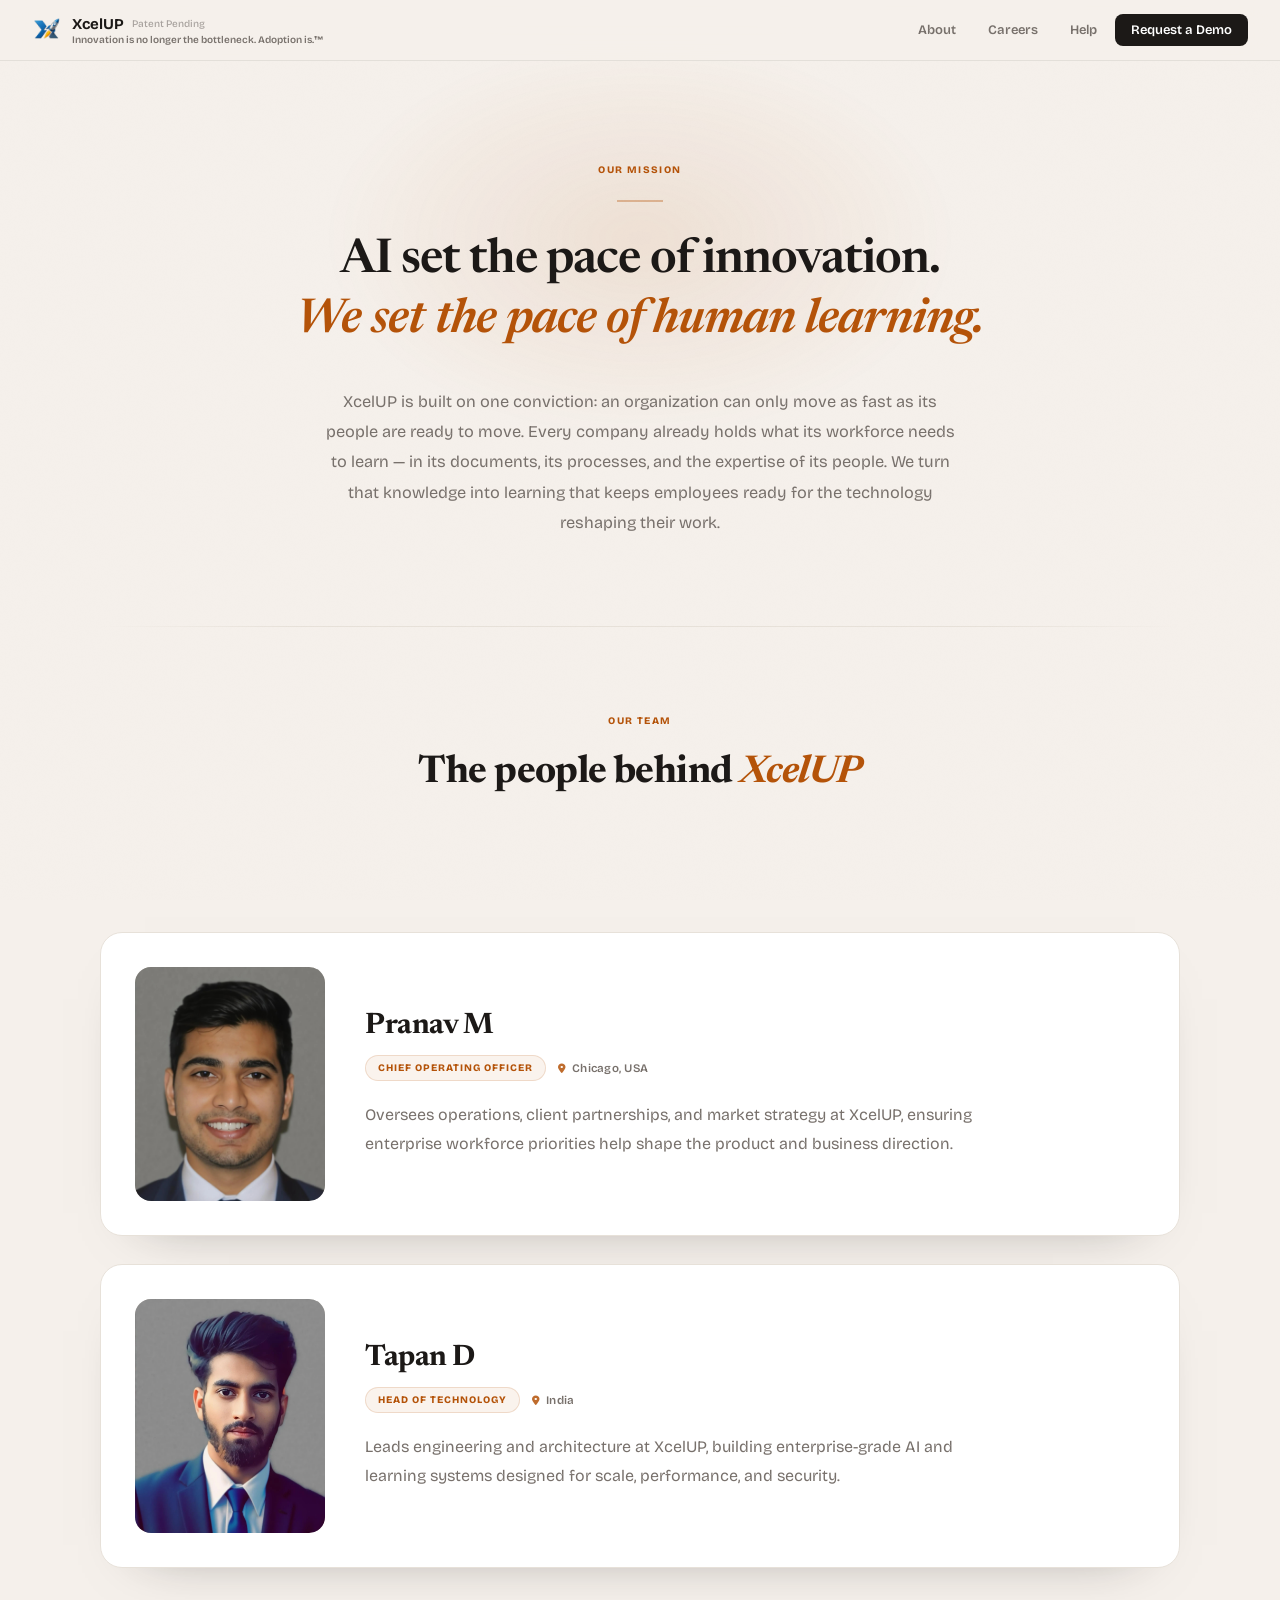
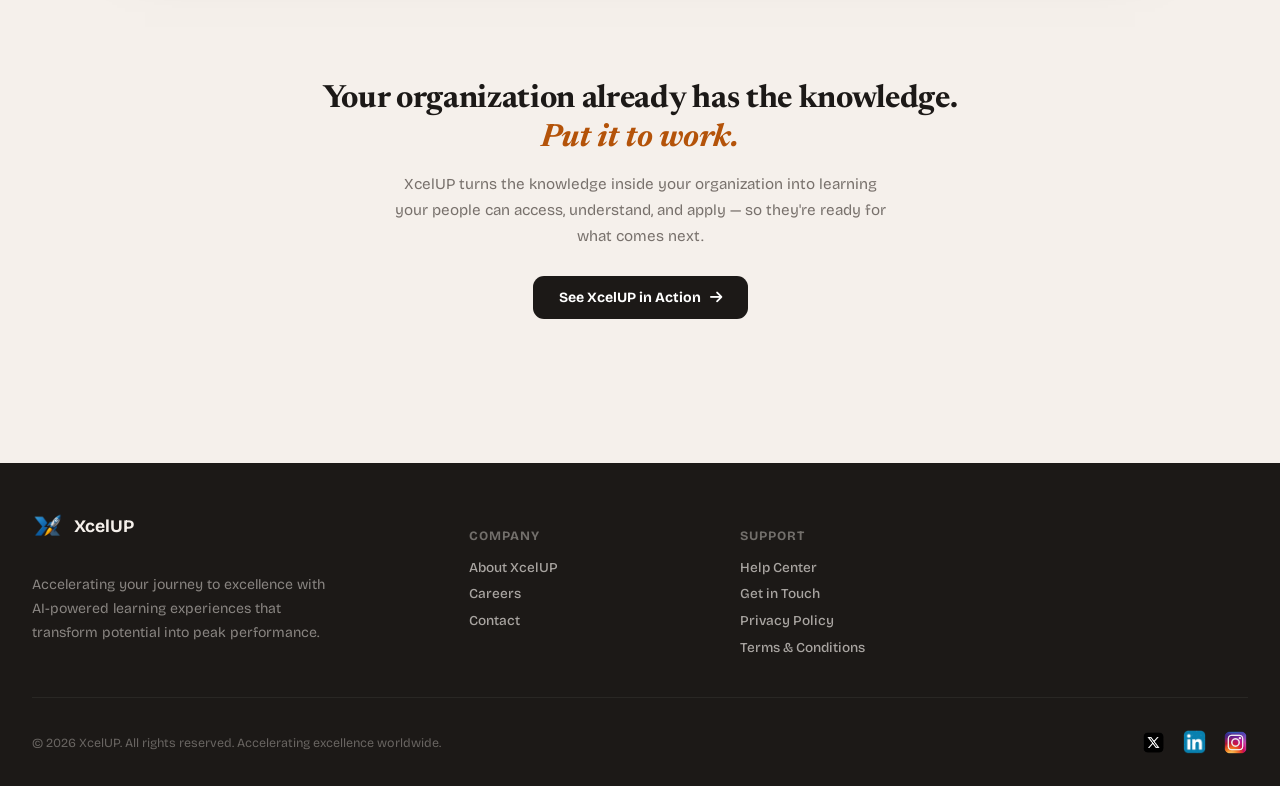
==== commit b7a334ea: "Add favicon to all pages" ====
--- a/about-xcelup/index.html
+++ b/about-xcelup/index.html
@@ -4,6 +4,7 @@
   <meta charset="UTF-8">
   <meta name="viewport" content="width=device-width, initial-scale=1.0">
   <title>About XcelUP — Human Learning at the Speed of AI</title>
+  <link rel="icon" type="image/png" href="/images/XcelUP.png">
   <meta name="description" content="XcelUP is the learning platform built to match the speed of human learning to the speed of AI-driven innovation.">
   <link href="https://fonts.googleapis.com/css2?family=Bricolage+Grotesque:wght@400;500;600;700;800&family=Newsreader:ital,wght@0,400;0,600;0,700;1,400&display=swap" rel="stylesheet">
   <link rel="stylesheet" href="https://cdnjs.cloudflare.com/ajax/libs/font-awesome/6.5.2/css/all.min.css">
@@ -227,7 +228,68 @@
   </div>
 </div>
 
-<!-- Footer partial include removed — add your footer HTML here -->
+<!-- ═══ STATIC FOOTER (paste before </body>) ═══ -->
+<style>
+  .site-foot{background:#1C1917;color:#F5F0EB;padding:3rem 0 1.5rem;font-family:'Bricolage Grotesque',-apple-system,sans-serif;margin-top:4rem}
+  .site-foot-in{max-width:1400px;margin:0 auto;padding:0 2rem}
+  .site-foot-content{display:grid;grid-template-columns:1fr 2fr;gap:3rem;margin-bottom:2rem}
+  .site-foot-brand{display:flex;flex-direction:column;gap:1rem}
+  .site-foot-logo{display:flex;align-items:center;gap:.6rem;font-weight:700;font-size:1.1rem}
+  .site-foot-logo img{height:2rem;width:2rem;border-radius:8px}
+  .site-foot-brand p{opacity:.5;line-height:1.7;font-size:.88rem;max-width:300px}
+  .site-foot-links{display:grid;grid-template-columns:repeat(3,1fr);gap:2rem}
+  .site-foot-links h4{font-weight:700;margin-bottom:1rem;font-size:.8rem;text-transform:uppercase;letter-spacing:.08em;color:rgba(245,240,235,.4)}
+  .site-foot-links a{display:block;color:rgba(245,240,235,.65);text-decoration:none;margin-bottom:.6rem;font-size:.85rem;font-weight:500;transition:all .2s}
+  .site-foot-links a:hover{color:#F5F0EB;transform:translateX(3px)}
+  .site-foot-bottom{display:flex;justify-content:space-between;align-items:center;padding-top:1.5rem;border-top:1px solid rgba(245,240,235,.06);font-size:.78rem;color:rgba(245,240,235,.35)}
+  .site-foot-social{display:flex;align-items:center;gap:1rem}
+  .site-foot-social a{display:flex;align-items:center;transition:transform .2s}
+  .site-foot-social a:hover{transform:scale(1.15)}
+  .site-foot-social img{width:25px;height:25px;object-fit:contain}
+  @media(max-width:768px){
+    .site-foot-content{grid-template-columns:1fr;gap:2rem}
+    .site-foot-links{grid-template-columns:1fr 1fr;gap:1.5rem}
+    .site-foot-bottom{flex-direction:column;gap:1rem;text-align:center}
+  }
+</style>
+
+<footer class="site-foot">
+  <div class="site-foot-in">
+    <div class="site-foot-content">
+      <div class="site-foot-brand">
+        <div class="site-foot-logo">
+          <img src="/images/XcelUP.png" alt="XcelUP">
+          <span>XcelUP</span>
+        </div>
+        <p>Accelerating your journey to excellence with AI-powered learning experiences that transform potential into peak performance.</p>
+      </div>
+      <div class="site-foot-links">
+        <div>
+          <h4>Company</h4>
+          <a href="/about-xcelup">About XcelUP</a>
+          <a href="/careers">Careers</a>
+          <a href="/contact">Contact</a>
+        </div>
+        <div>
+  <h4>Support</h4>
+  <a href="/help">Help Center</a>
+  <a href="/contact">Get in Touch</a>
+  <a href="/privacy">Privacy Policy</a>
+  <a href="/terms">Terms &amp; Conditions</a>
+</div>
+      
+      </div>
+    </div>
+    <div class="site-foot-bottom">
+      <p>&copy; 2026 XcelUP. All rights reserved. Accelerating excellence worldwide.</p>
+      <div class="site-foot-social">
+        <a href="https://x.com/goxcelup" target="_blank" rel="noopener" aria-label="Twitter/X"><img src="/images/twitter.png" alt="Twitter"></a>
+        <a href="https://www.linkedin.com/company/xcelup-learning/" target="_blank" rel="noopener" aria-label="LinkedIn"><img src="/images/linkedin.png" alt="LinkedIn"></a>
+        <a href="https://www.instagram.com/goxcelup" target="_blank" rel="noopener" aria-label="Instagram"><img src="/images/instagram.png" alt="Instagram"></a>
+      </div>
+    </div>
+  </div>
+</footer>
 
 <script>
 (function () {
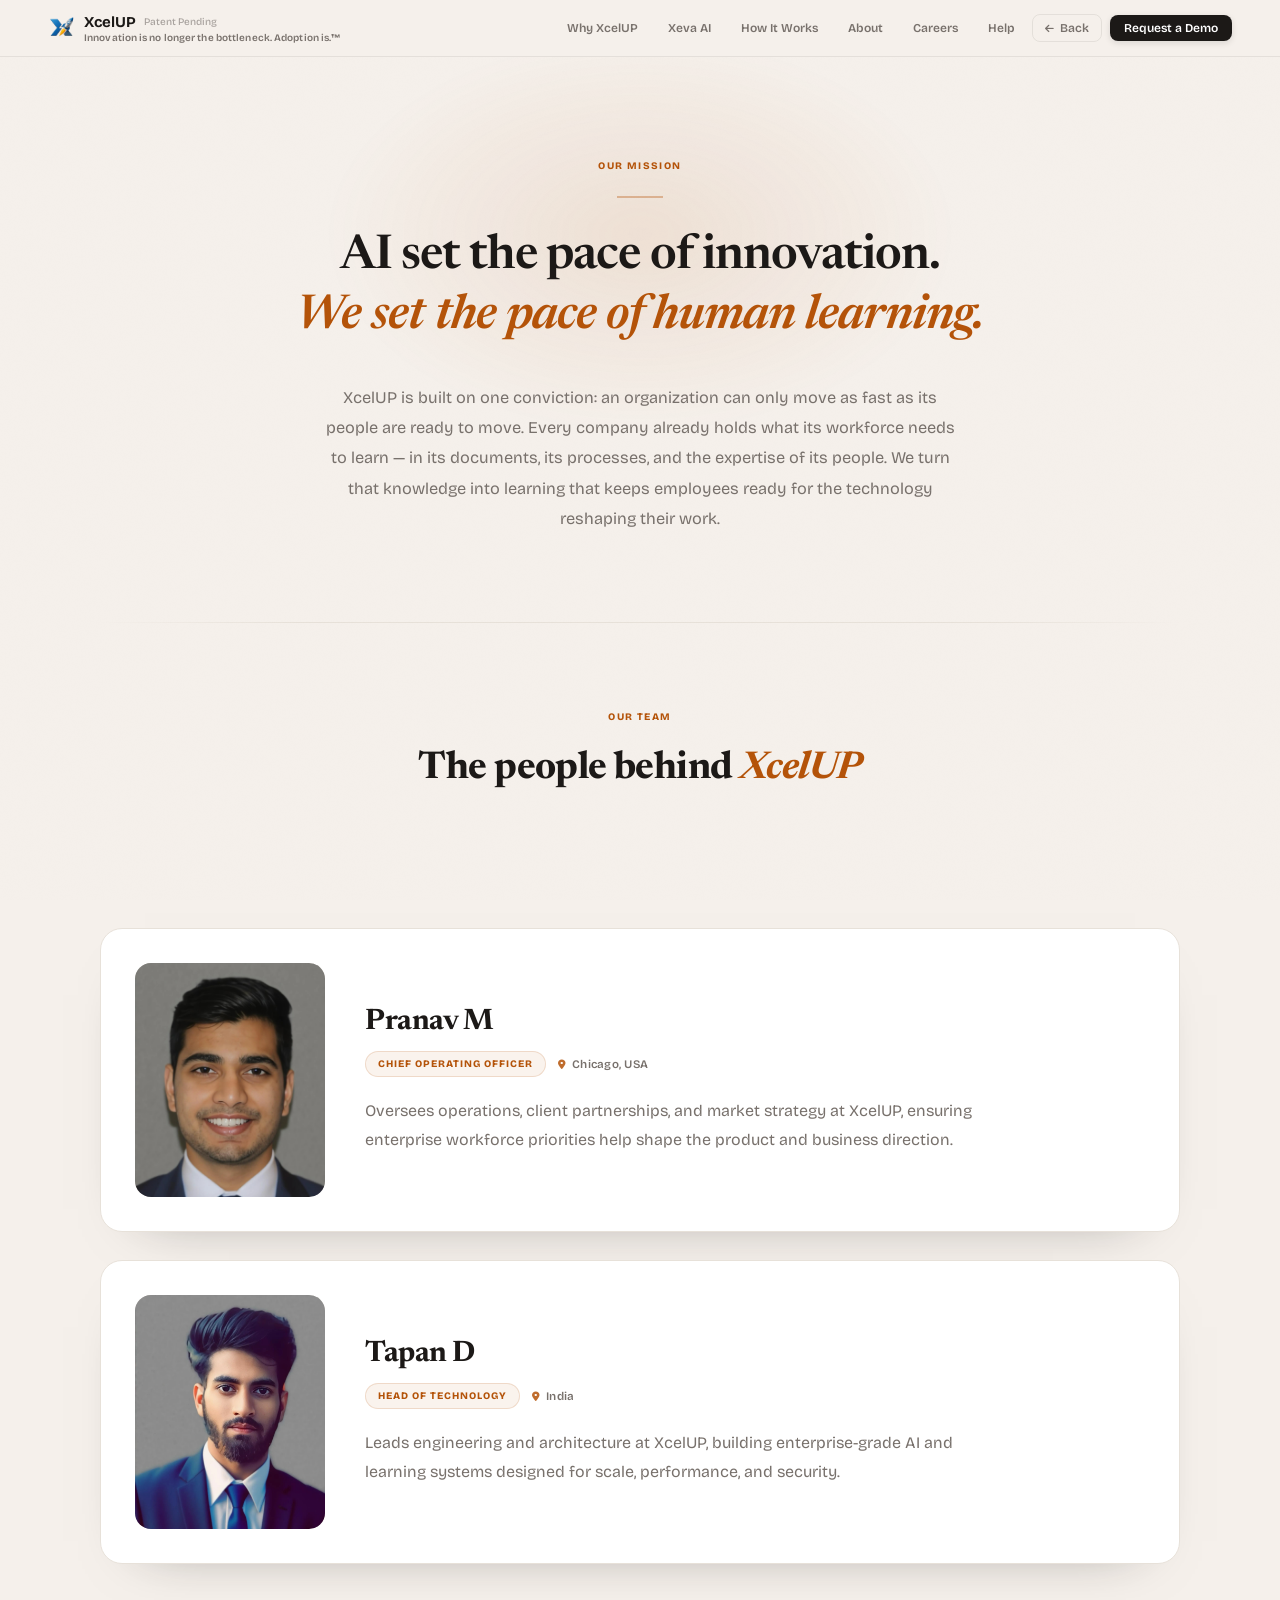
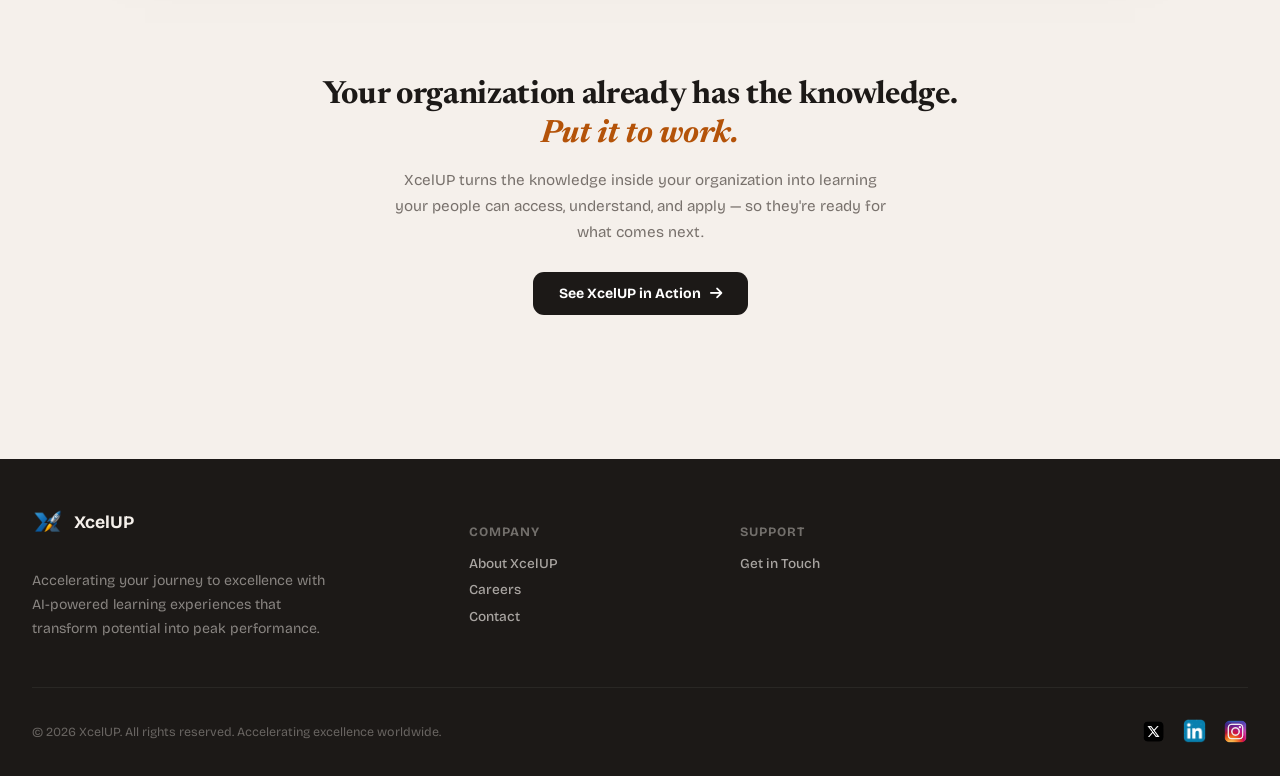
==== commit 5388be0e: "Fix nav gap - brand pushes right with margin-right auto" ====
--- a/about-xcelup/index.html
+++ b/about-xcelup/index.html
@@ -113,32 +113,46 @@
 </head>
 <body>
 <div class="progress" id="progress"></div>
-<!-- ═══ STATIC HEADER (paste after <body>) ═══ -->
+
+<!-- ═══ STATIC HEADER WITH SCROLL LINKS + BACK BUTTON (sub-pages only) ═══ -->
 <style>
-  .site-nav{position:fixed;top:0;left:0;right:0;z-index:1000;background:rgba(245,240,235,.92);backdrop-filter:blur(16px) saturate(1.6);-webkit-backdrop-filter:blur(16px) saturate(1.6);border-bottom:1px solid rgba(28,25,23,.08);font-family:'Bricolage Grotesque',-apple-system,sans-serif}
-  .site-nav-in{max-width:1320px;margin:0 auto;padding:0 32px;height:60px;display:flex;align-items:center;justify-content:space-between}
-  .site-nav-brand{display:flex;align-items:center;gap:10px;color:#1C1917;text-decoration:none}
-  .site-nav-brand img{height:30px;width:30px;border-radius:8px}
-  .site-nav-logo{display:flex;flex-direction:column;gap:1px}
-  .site-nav-logo .name{font-weight:700;font-size:15px;color:#1C1917;display:flex;align-items:center;gap:8px}
+  .site-nav{position:fixed;top:0;left:0;right:0;z-index:1000;background:var(--bg,#F5F0EB);border-bottom:1px solid rgba(28,25,23,.08);font-family:'Bricolage Grotesque',-apple-system,sans-serif;transition:all .35s cubic-bezier(.22,1,.36,1)}
+  .site-nav.scrolled{background:rgba(245,240,235,.82);backdrop-filter:blur(16px) saturate(1.6);-webkit-backdrop-filter:blur(16px) saturate(1.6);border-bottom-color:rgba(28,25,23,.18)}
+  .site-nav-in{max-width:1320px;margin:0 auto;padding:0 48px;height:56px;display:flex;align-items:center;gap:4px}
+.site-nav-brand{margin-right:auto}
+  .site-nav-brand{display:flex;align-items:center;gap:8px;color:#1C1917;text-decoration:none;flex-shrink:0;font-weight:700;font-size:15px}
+  .site-nav-brand img{height:28px;width:28px;border-radius:8px}
+  .site-nav-logo{display:flex;flex-direction:column;justify-content:center;gap:1px}
+  .site-nav-logo .name{display:flex;align-items:center;gap:8px}
   .site-nav-logo .patent{font-size:10px;color:#A8A29E;font-weight:500}
-  .site-nav-logo .tag{font-size:10px;font-weight:600;color:#78716C;line-height:1.2;white-space:nowrap}
-  .site-nav-links{display:flex;align-items:center;gap:4px;font-size:13px;font-weight:600}
-  .site-nav-links a{color:#78716C;padding:7px 14px;border-radius:8px;text-decoration:none;transition:all .2s}
-  .site-nav-links a:hover{color:#1C1917;background:rgba(28,25,23,.04)}
-  .site-nav-cta{padding:8px 16px !important;border-radius:8px;background:#1C1917;color:#fff !important;transition:all .2s}
-  .site-nav-cta:hover{background:#292524 !important;transform:translateY(-1px);box-shadow:0 4px 12px rgba(0,0,0,.1)}
-  .site-nav-burger{display:none;background:none;border:none;font-size:22px;color:#1C1917;cursor:pointer;padding:6px}
-  @media(max-width:768px){
+  .site-nav-logo .tag{font-size:10px;font-weight:600;color:#78716C;line-height:1.2;letter-spacing:.1px;white-space:nowrap}
+  .site-nav-mid{display:flex;align-items:center;gap:4px;font-size:12px;font-weight:600}
+  .site-nav-mid a{color:#78716C;padding:6px 12px;border-radius:8px;border:1px solid transparent;text-decoration:none;transition:all .2s cubic-bezier(.22,1,.36,1);white-space:nowrap}
+  .site-nav-mid a:hover{color:#1C1917;border-color:rgba(28,25,23,.08);background:rgba(28,25,23,.02)}
+  .site-nav-right{display:flex;align-items:center;gap:8px;flex-shrink:0;font-size:12px;font-weight:600}
+  .site-nav-back{display:inline-flex;align-items:center;gap:6px;padding:6px 12px;border-radius:8px;border:1px solid rgba(28,25,23,.08);color:#78716C;background:transparent;text-decoration:none;transition:all .2s cubic-bezier(.22,1,.36,1);font-family:inherit;cursor:pointer;font-size:12px;font-weight:600}
+  .site-nav-back:hover{color:#1C1917;border-color:rgba(28,25,23,.18);background:rgba(28,25,23,.02)}
+  .site-nav-back i{font-size:10px}
+  .site-nav-cta{padding:6px 14px;border-radius:8px;border:none;font-size:12px;font-weight:600;color:#fff;background:#1C1917;text-decoration:none;transition:all .2s cubic-bezier(.22,1,.36,1);box-shadow:0 2px 6px rgba(28,25,23,.12)}
+  .site-nav-cta:hover{transform:translateY(-1px);box-shadow:0 4px 12px rgba(0,0,0,.1)}
+  .site-nav-burger{display:none;background:none;border:none;font-size:1.25rem;color:#1C1917;cursor:pointer;padding:.5rem;border-radius:8px}
+  @media(max-width:900px){
+    .site-nav-in{padding:0 24px}
     .site-nav-logo .tag{display:none}
-    .site-nav-links{display:none;position:absolute;top:60px;left:0;right:0;background:#F5F0EB;flex-direction:column;padding:20px;gap:8px;box-shadow:0 10px 30px rgba(0,0,0,.1);border-top:1px solid rgba(28,25,23,.08)}
-    .site-nav-links.open{display:flex}
-    .site-nav-links a{width:100%;padding:12px 14px;text-align:left}
+    .site-nav-mid{display:none}
+    .site-nav-right{display:none}
+    .site-nav-mobile{display:none;position:absolute;top:56px;left:0;right:0;background:#F5F0EB;flex-direction:column;padding:24px;gap:16px;box-shadow:0 16px 48px rgba(0,0,0,.1);border-top:1px solid rgba(28,25,23,.08);border-radius:0 0 16px 16px}
+    .site-nav-mobile.open{display:flex}
+    .site-nav-mobile a{color:#78716C;padding:8px 12px;text-decoration:none;font-size:13px;font-weight:600;border-radius:8px}
+    .site-nav-mobile a:hover{color:#1C1917;background:rgba(28,25,23,.04)}
+    .site-nav-mobile .site-nav-cta{background:#1C1917;color:#fff !important;text-align:center;box-shadow:0 2px 6px rgba(28,25,23,.12)}
     .site-nav-burger{display:block}
   }
+  @media(min-width:901px){.site-nav-mobile{display:none !important}}
+  @media(max-width:640px){.site-nav-logo .tag{display:none}}
 </style>
 
-<nav class="site-nav">
+<nav class="site-nav" id="siteNav">
   <div class="site-nav-in">
     <a href="/" class="site-nav-brand">
       <img src="/images/XcelUP.png" alt="XcelUP logo">
@@ -147,19 +161,59 @@
         <span class="tag">Innovation is no longer the bottleneck. Adoption is.&trade;</span>
       </div>
     </a>
-    <div class="site-nav-links" id="siteNavLinks">
+
+    <div class="site-nav-mid">
+      <a href="/#problem">Why XcelUP</a>
+      <a href="/#xeva">Xeva AI</a>
+      <a href="/#how-it-works">How It Works</a>
       <a href="/about-xcelup">About</a>
       <a href="/careers">Careers</a>
       <a href="/help">Help</a>
+    </div>
+
+    <div class="site-nav-right">
+      <a href="/" class="site-nav-back" title="Back to home">
+        <i class="fas fa-arrow-left"></i> Back
+      </a>
       <a href="/contact" class="site-nav-cta">Request a Demo</a>
     </div>
-    <button class="site-nav-burger" onclick="document.getElementById('siteNavLinks').classList.toggle('open')" aria-label="Menu">
+
+    <button class="site-nav-burger" onclick="document.getElementById('siteNavMobile').classList.toggle('open')" aria-label="Menu">
       <i class="fas fa-bars"></i>
     </button>
   </div>
+
+  <div class="site-nav-mobile" id="siteNavMobile">
+    <a href="/#problem">Why XcelUP</a>
+    <a href="/#xeva">Xeva AI</a>
+    <a href="/#how-it-works">How It Works</a>
+    <a href="/about-xcelup">About</a>
+    <a href="/careers">Careers</a>
+    <a href="/help">Help</a>
+    <a href="/" class="site-nav-back"><i class="fas fa-arrow-left"></i> Back to Home</a>
+    <a href="/contact" class="site-nav-cta">Request a Demo</a>
+  </div>
 </nav>
 <!-- Spacer so content doesn't hide under fixed nav -->
-<div style="height:60px"></div>
+<div style="height:56px"></div>
+
+<script>
+(function(){
+  var nav=document.getElementById('siteNav');
+  if(!nav)return;
+  var ticking=false;
+  window.addEventListener('scroll',function(){
+    if(!ticking){
+      window.requestAnimationFrame(function(){
+        if(window.scrollY>50)nav.classList.add('scrolled');
+        else nav.classList.remove('scrolled');
+        ticking=false;
+      });
+      ticking=true;
+    }
+  });
+})();
+</script>
 
 <!-- Mission -->
 <div class="mission">
@@ -228,7 +282,7 @@
   </div>
 </div>
 
-<!-- ═══ STATIC FOOTER (paste before </body>) ═══ -->
+
 <style>
   .site-foot{background:#1C1917;color:#F5F0EB;padding:3rem 0 1.5rem;font-family:'Bricolage Grotesque',-apple-system,sans-serif;margin-top:4rem}
   .site-foot-in{max-width:1400px;margin:0 auto;padding:0 2rem}
@@ -272,10 +326,8 @@
         </div>
         <div>
   <h4>Support</h4>
-  <a href="/help">Help Center</a>
+  <!-- <a href="/help">Help Center</a> -->
   <a href="/contact">Get in Touch</a>
-  <a href="/privacy">Privacy Policy</a>
-  <a href="/terms">Terms &amp; Conditions</a>
 </div>
       
       </div>
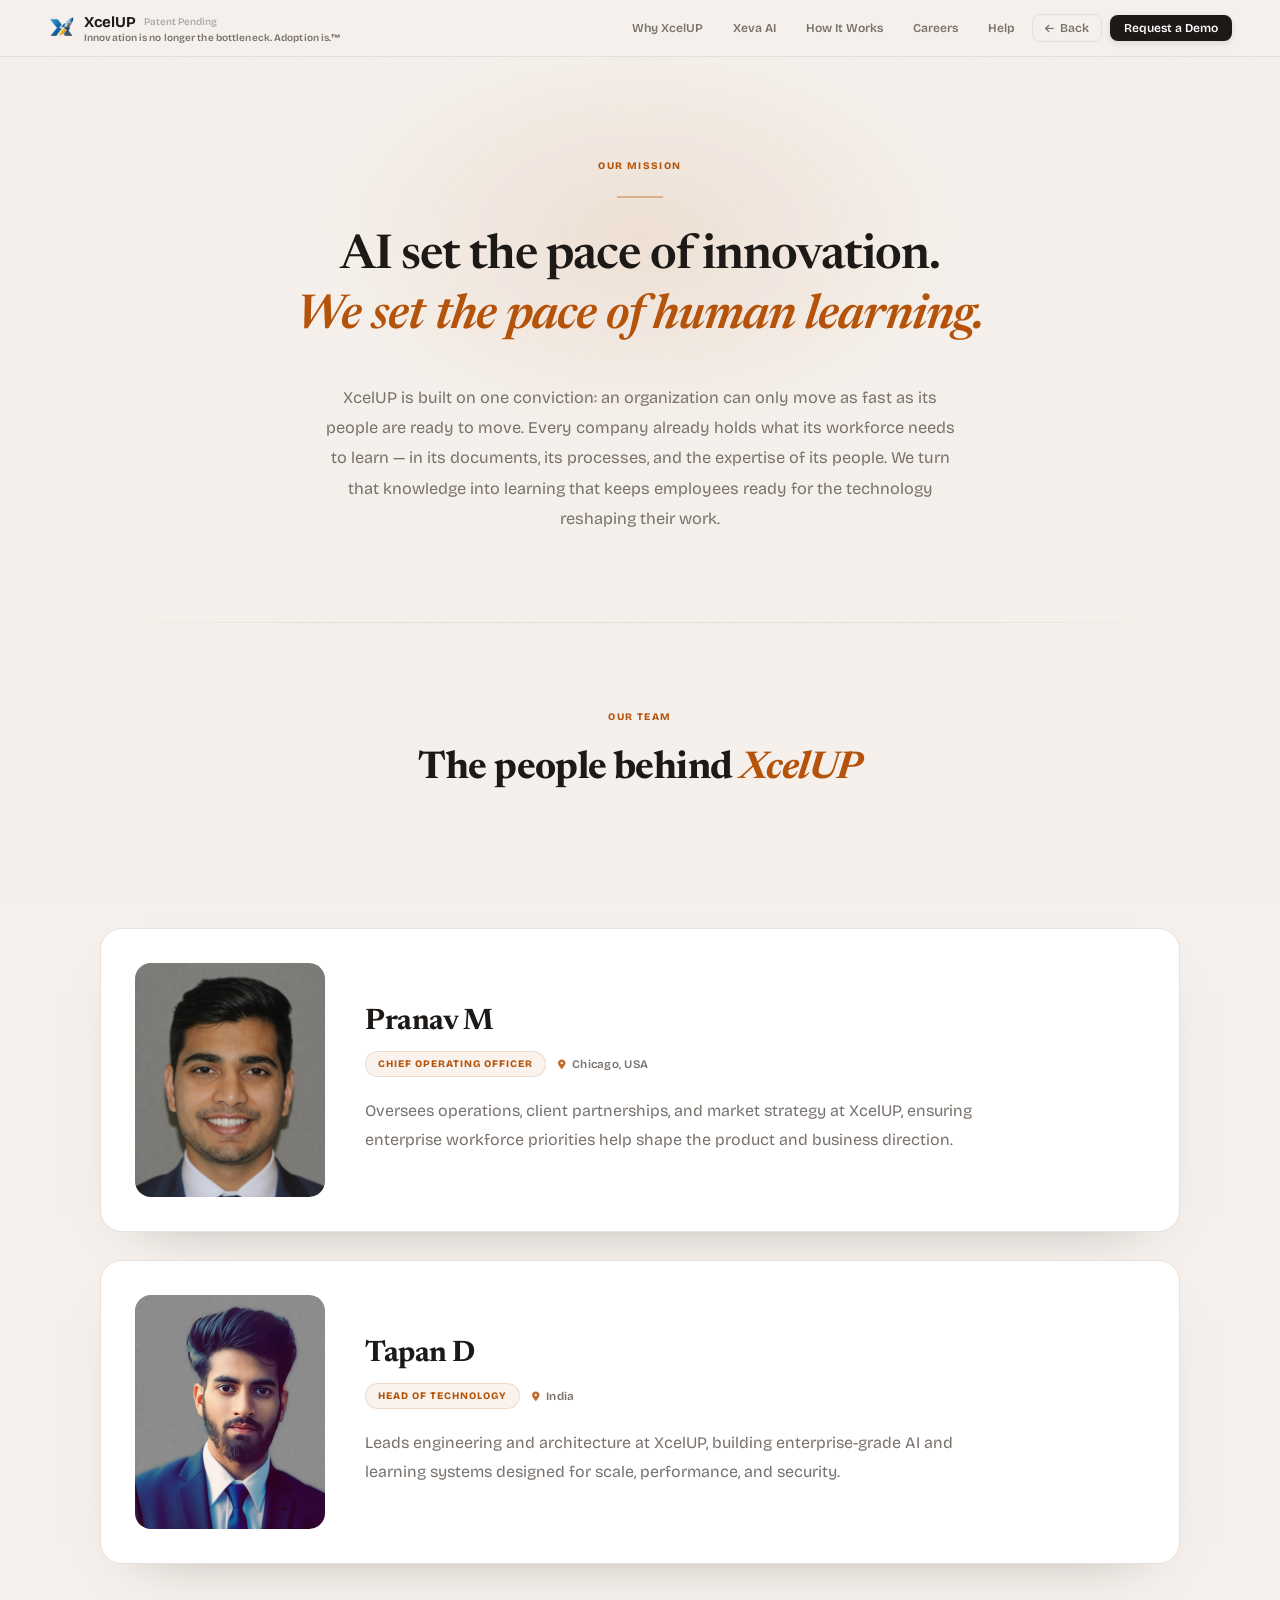
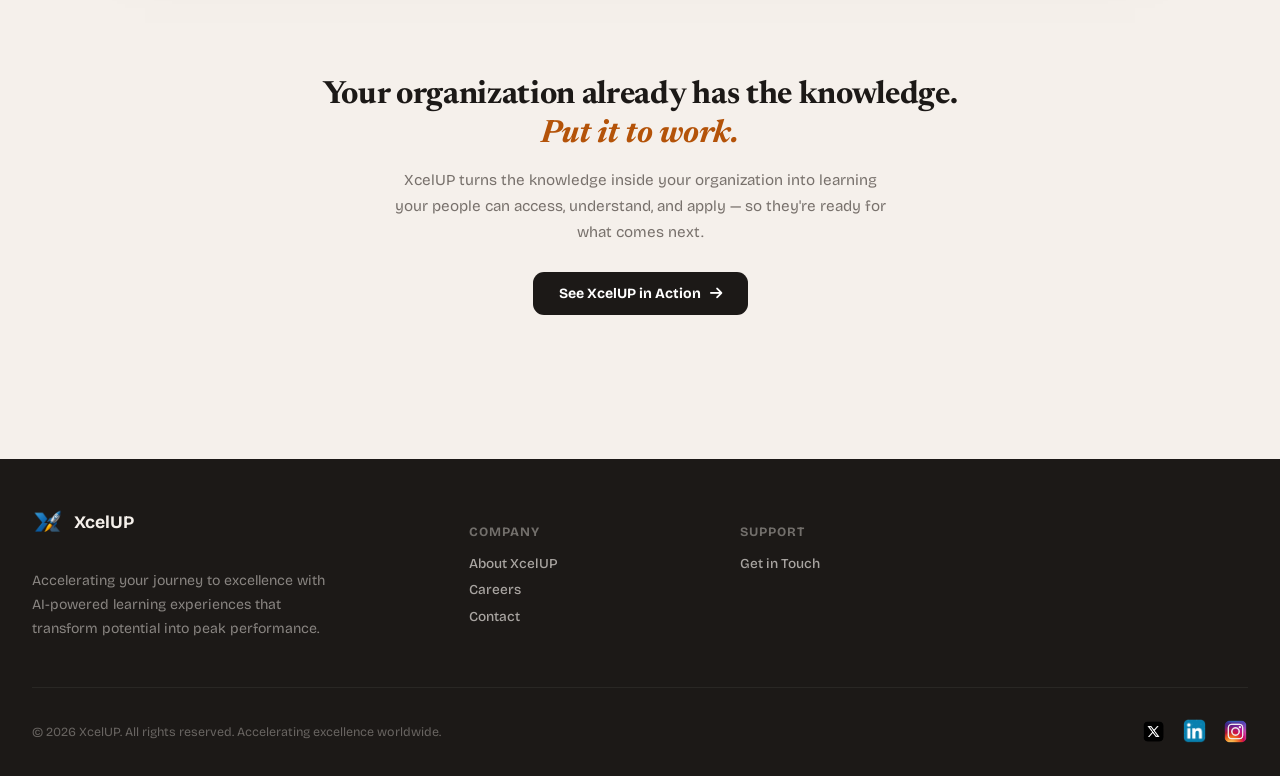
==== commit f26f421b: "Fix header" ====
--- a/about-xcelup/index.html
+++ b/about-xcelup/index.html
@@ -166,7 +166,6 @@
       <a href="/#problem">Why XcelUP</a>
       <a href="/#xeva">Xeva AI</a>
       <a href="/#how-it-works">How It Works</a>
-      <a href="/about-xcelup">About</a>
       <a href="/careers">Careers</a>
       <a href="/help">Help</a>
     </div>
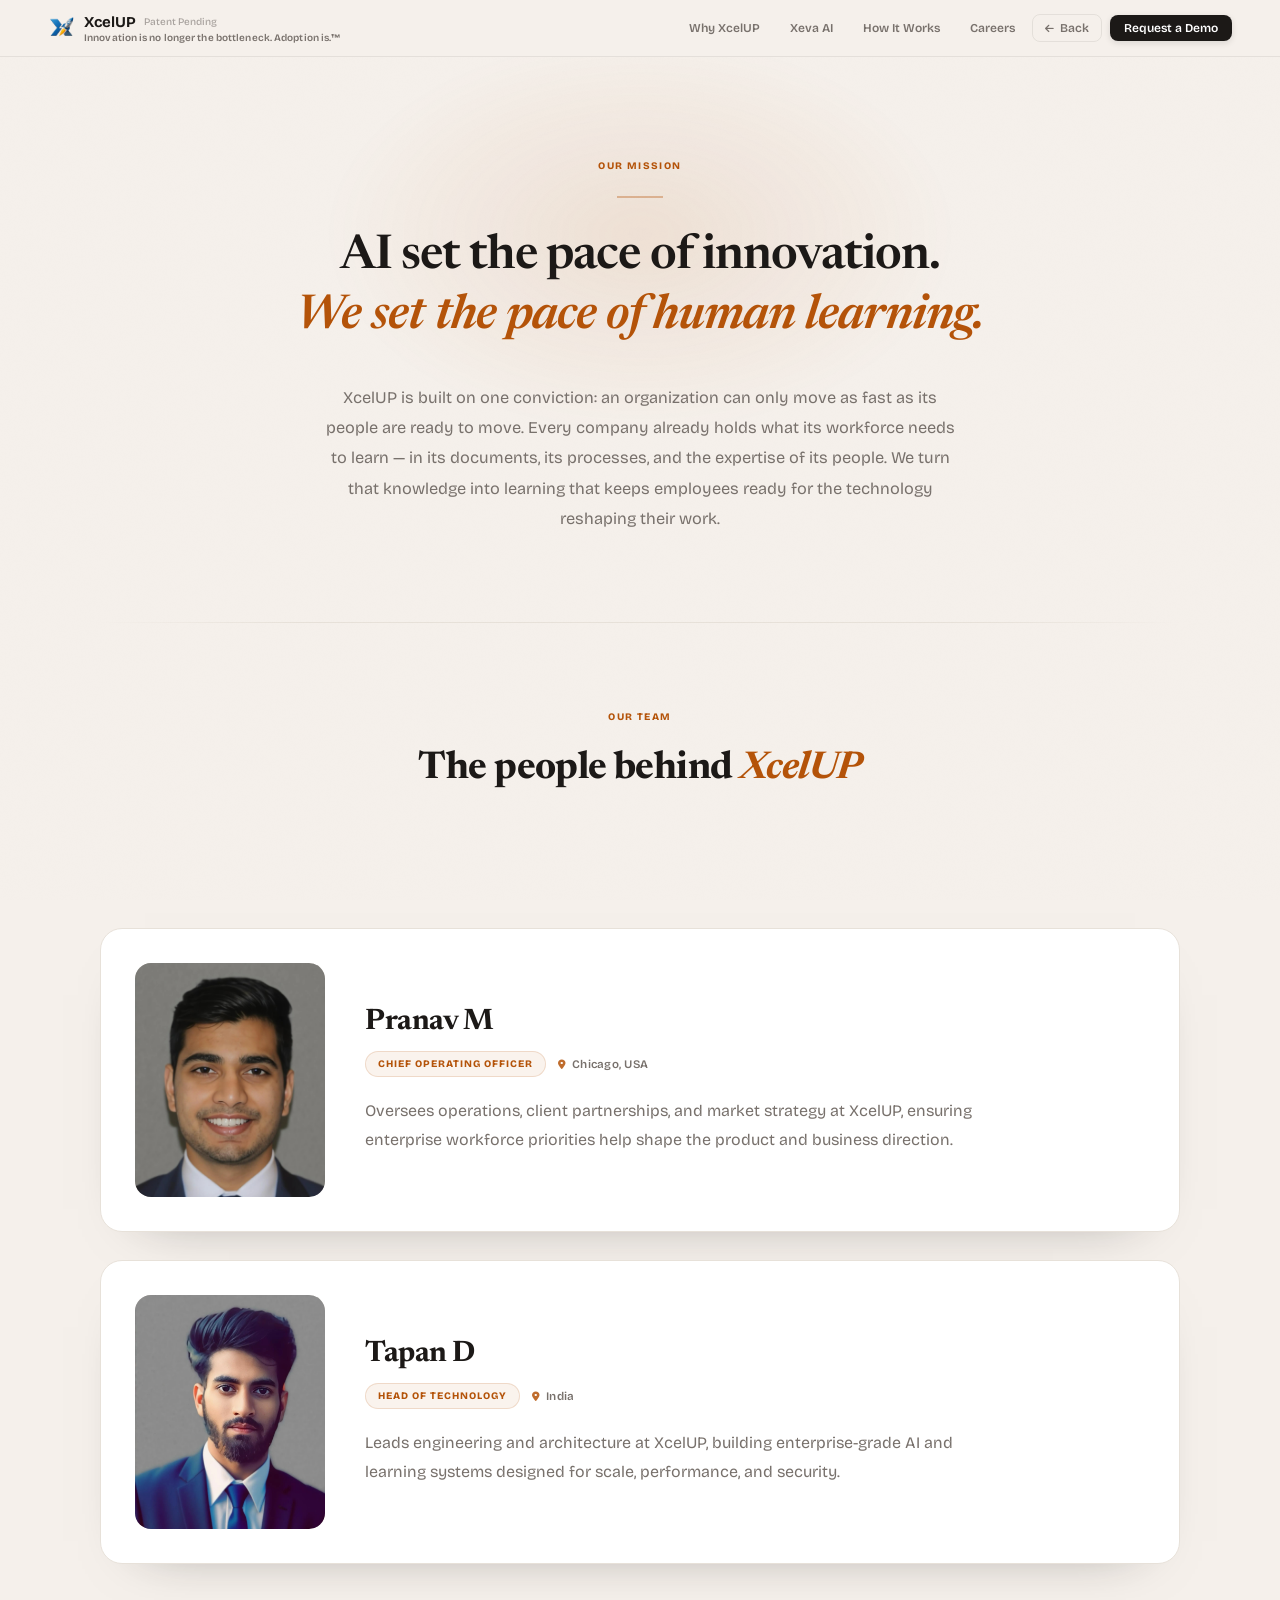
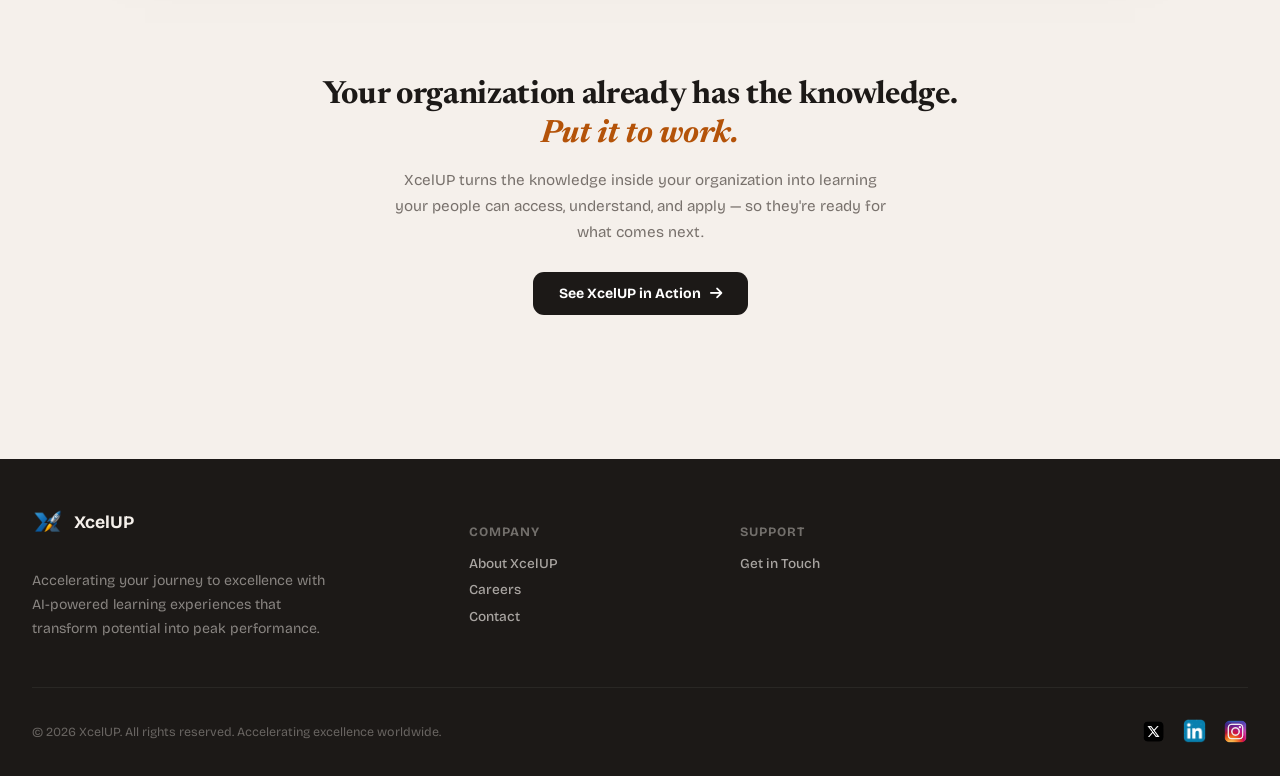
==== commit 23202e43: "Fix help" ====
--- a/about-xcelup/index.html
+++ b/about-xcelup/index.html
@@ -167,8 +167,7 @@
       <a href="/#xeva">Xeva AI</a>
       <a href="/#how-it-works">How It Works</a>
       <a href="/careers">Careers</a>
-      <a href="/help">Help</a>
-    </div>
+        </div>
 
     <div class="site-nav-right">
       <a href="/" class="site-nav-back" title="Back to home">
